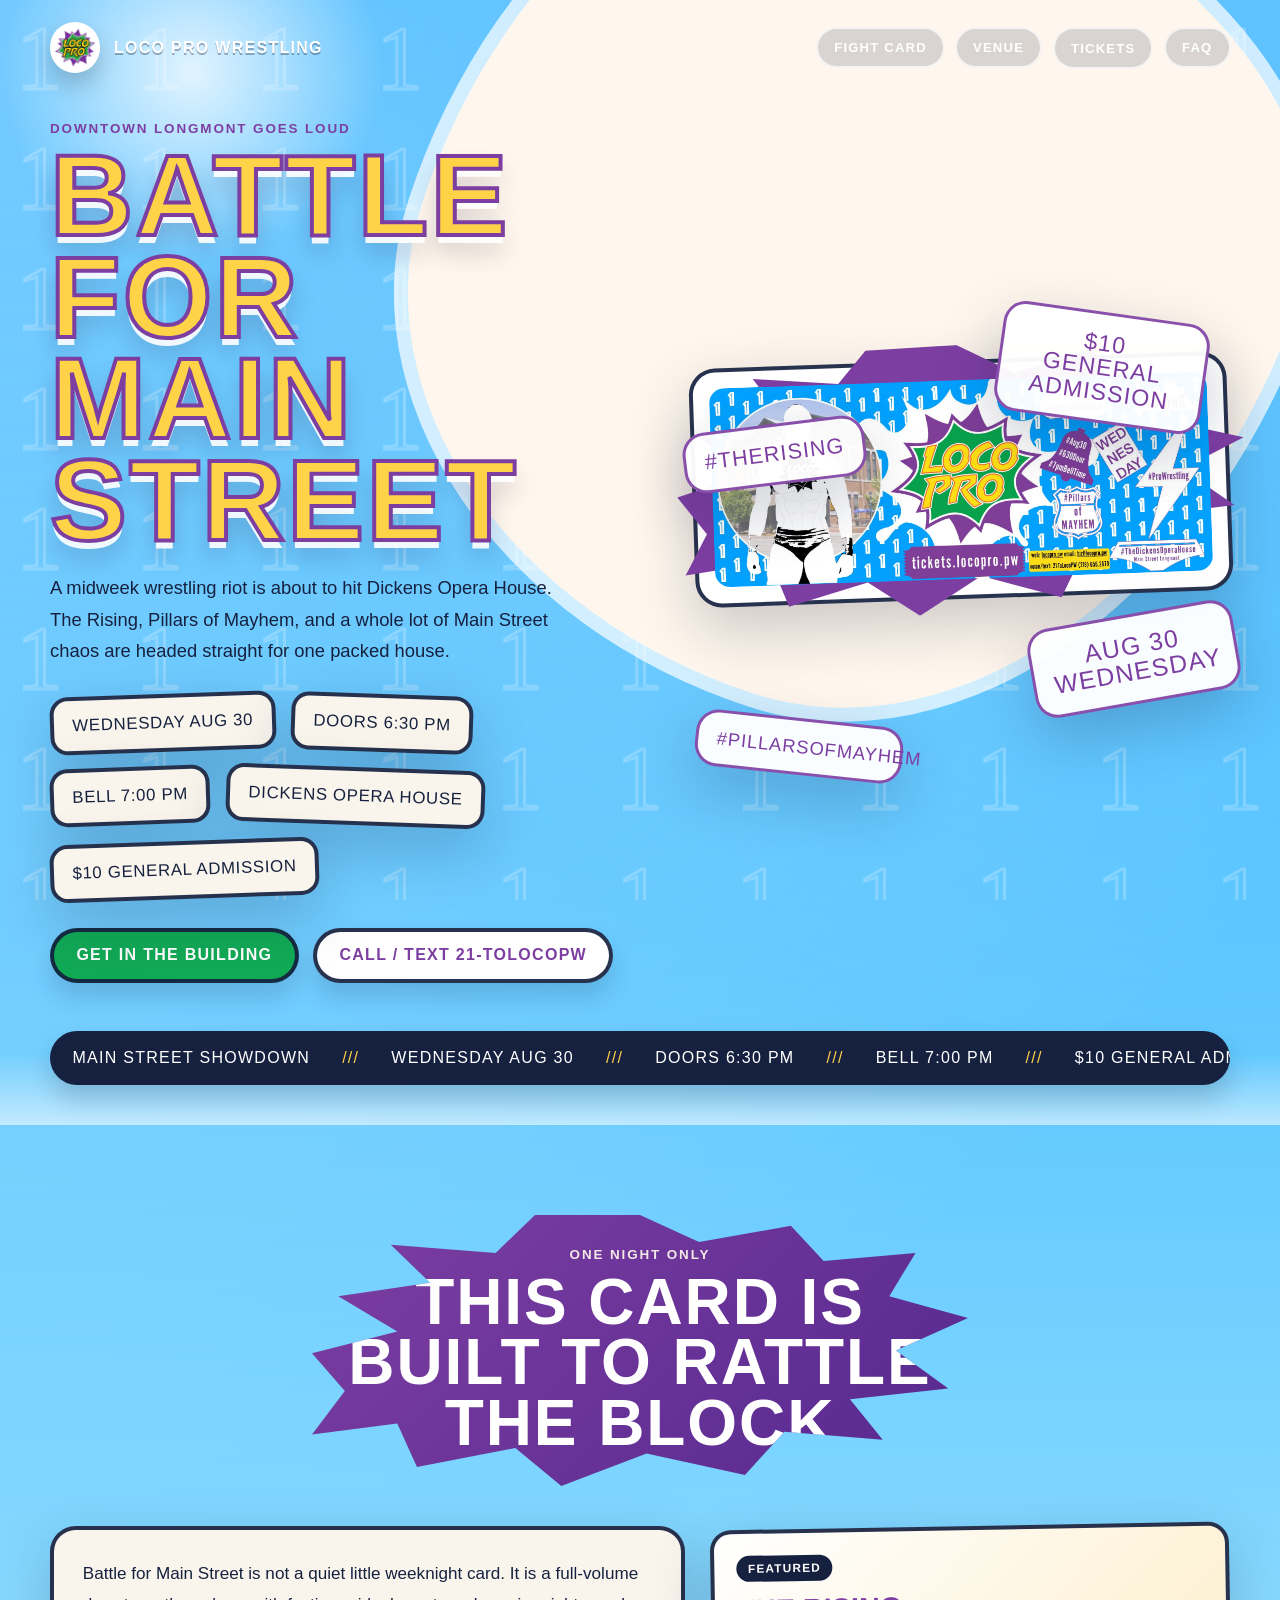
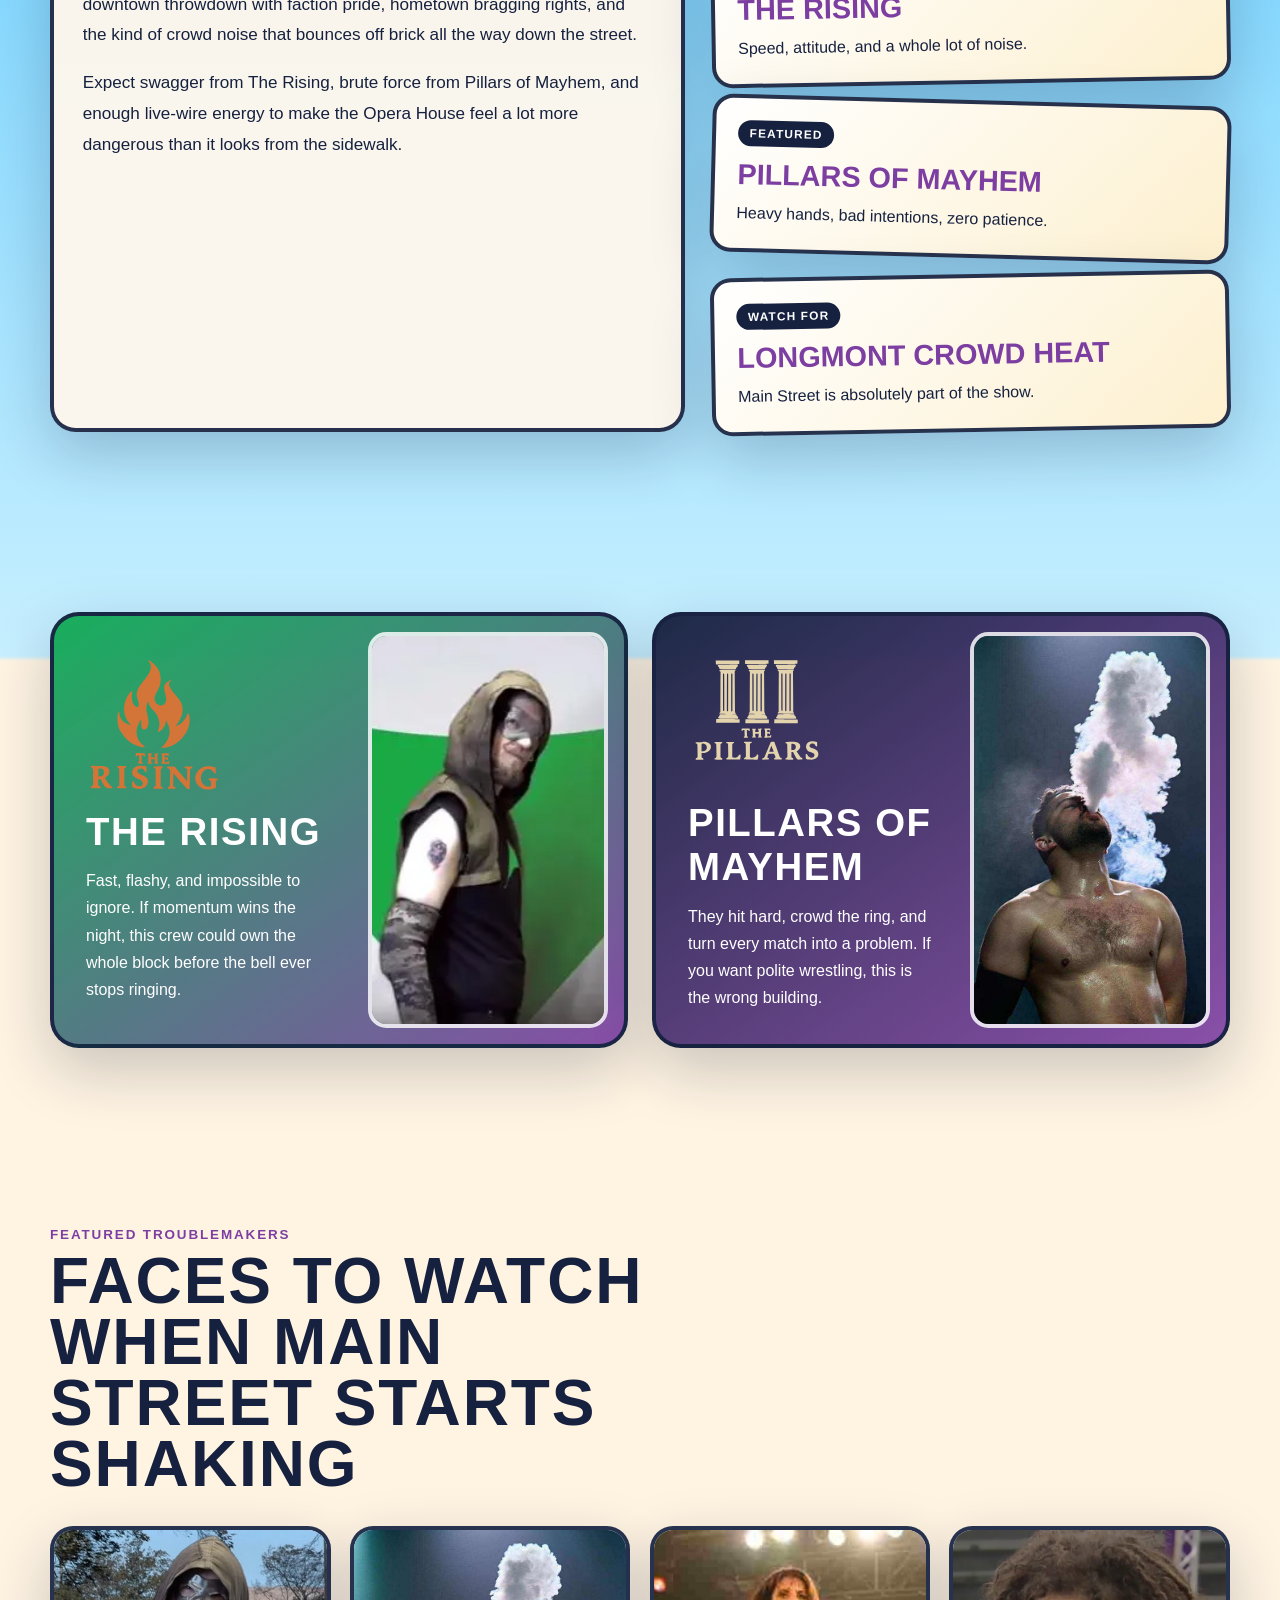
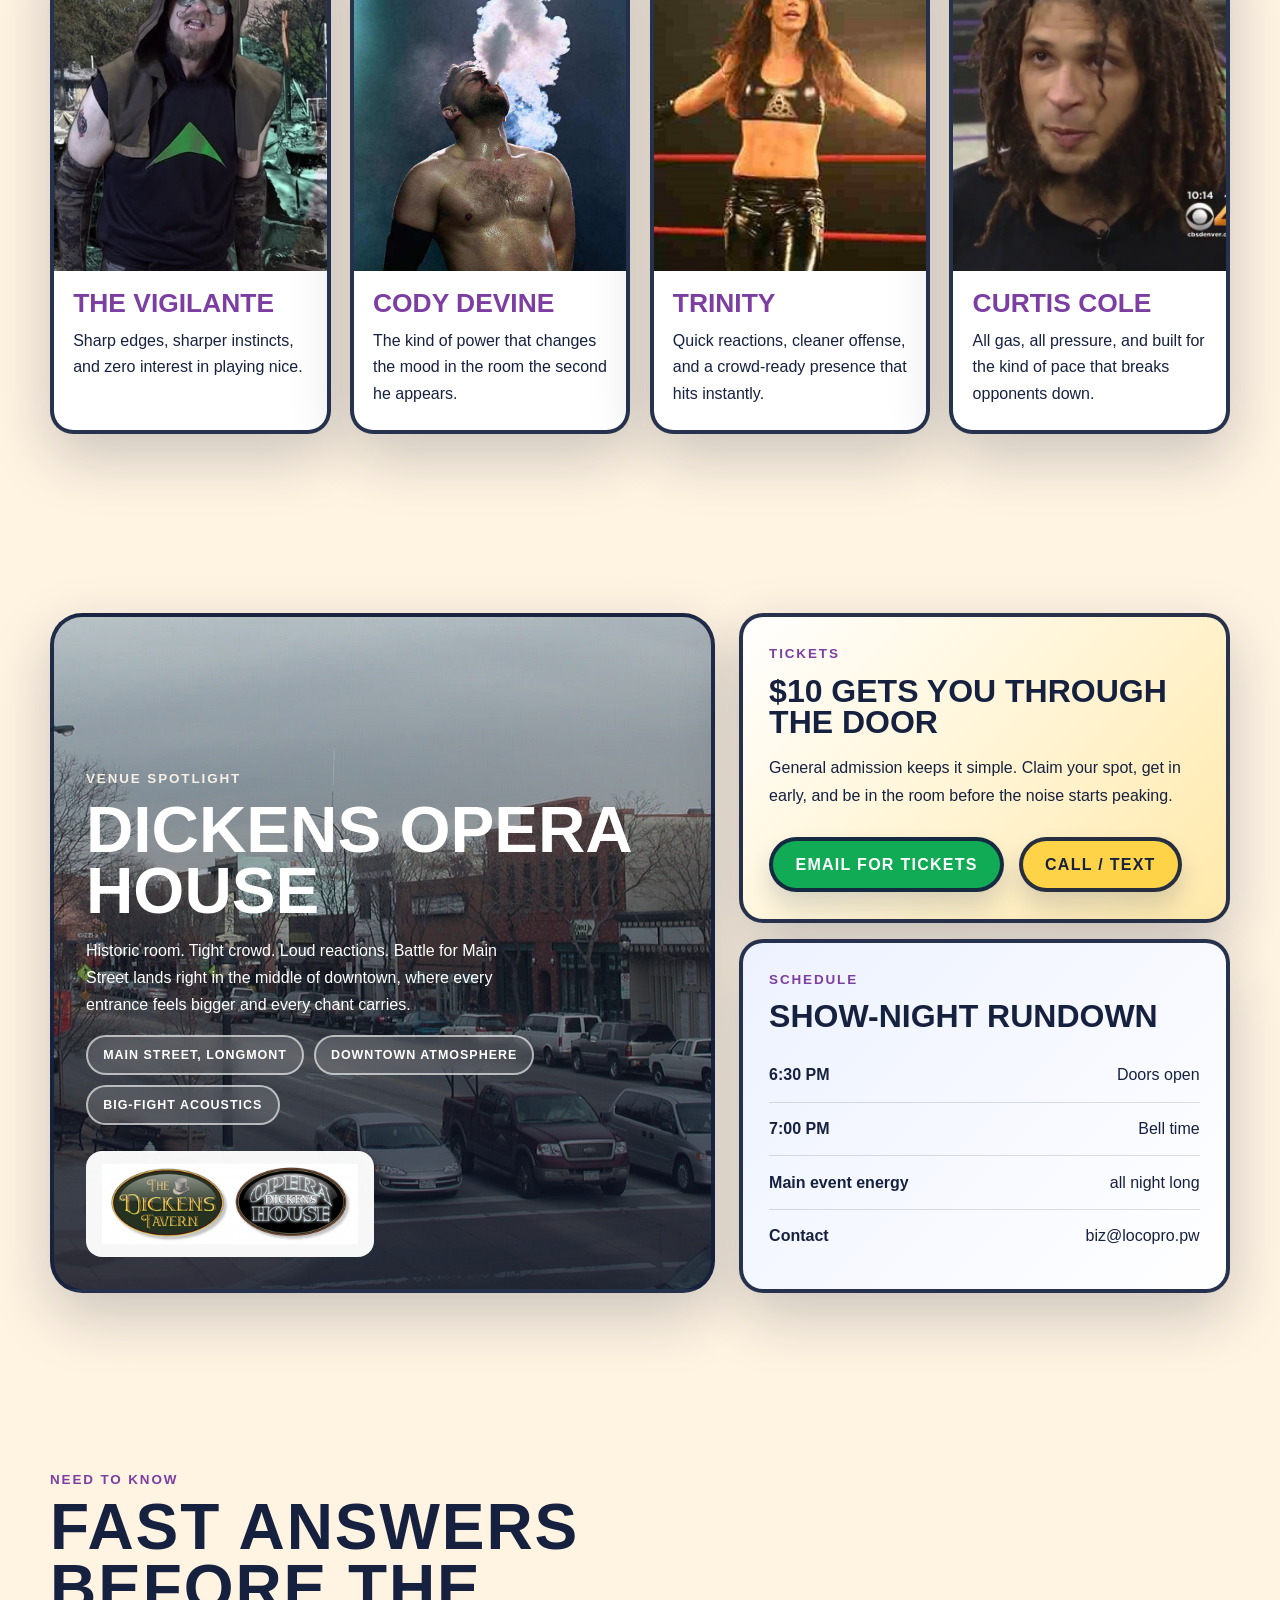
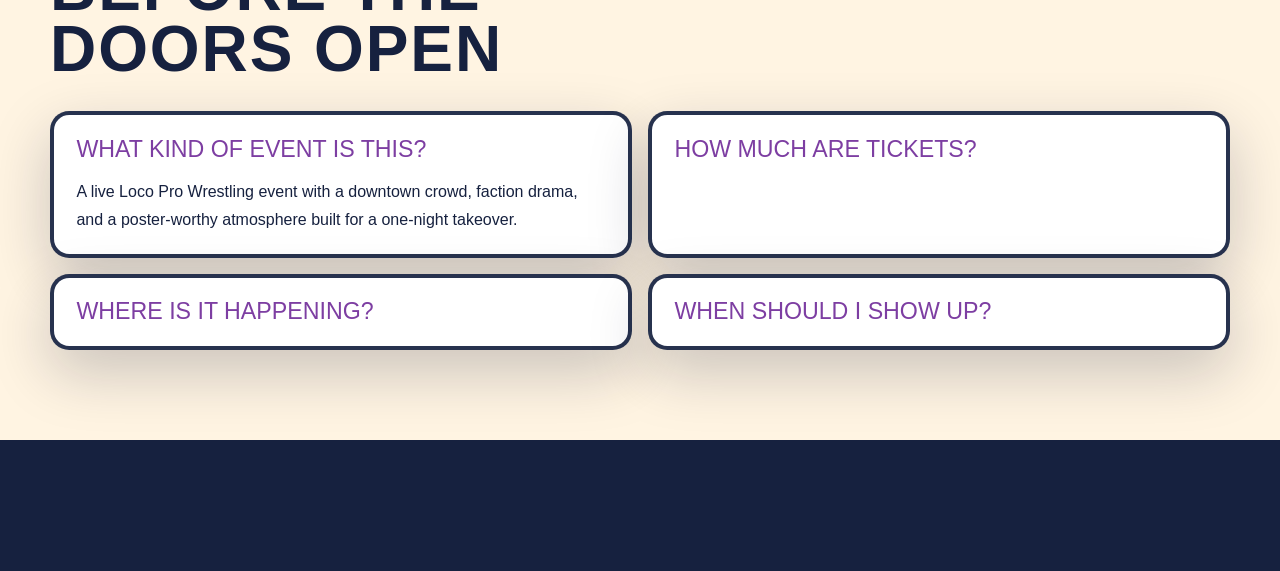
==== index.html @ d13a3539 "Build Battle for Main Street GitHub Pages site" ====
<!DOCTYPE html>
<html lang="en">
  <head>
    <meta charset="utf-8">
    <meta name="viewport" content="width=device-width, initial-scale=1">
    <title>Battle for Main Street | Loco Pro Wrestling</title>
    <meta
      name="description"
      content="Battle for Main Street is an upcoming Loco Pro Wrestling takeover at Dickens Opera House in downtown Longmont."
    >
    <meta name="theme-color" content="#16a7ff">
    <meta property="og:title" content="Battle for Main Street">
    <meta
      property="og:description"
      content="Wednesday Aug 30. Doors 6:30 PM. Bell 7:00 PM. Dickens Opera House on Main Street in Longmont."
    >
    <meta property="og:image" content="webimages/BANNER-Battle-for-Main-Street.jpg">
    <link rel="icon" type="image/png" sizes="32x32" href="favicon-32x32.png">
    <link rel="icon" type="image/png" sizes="16x16" href="favicon-16x16.png">
    <link rel="apple-touch-icon" href="apple-touch-icon.png">
    <link rel="stylesheet" href="styles.css">
  </head>
  <body id="top">
    <div class="page-shell">
      <header class="hero">
        <div class="shell-width hero-top">
          <a class="brand-lockup" href="#top" aria-label="Battle for Main Street home">
            <img src="webimages/LOGO-locopro-logo.png" alt="Loco Pro logo">
            <span>Loco Pro Wrestling</span>
          </a>
          <nav class="hero-nav" aria-label="Site sections">
            <a href="#card">Fight Card</a>
            <a href="#venue">Venue</a>
            <a href="#tickets">Tickets</a>
            <a href="#faq">FAQ</a>
          </nav>
        </div>

        <div class="shell-width hero-layout">
          <section class="hero-copy" data-reveal>
            <p class="eyebrow">Downtown Longmont goes loud</p>
            <h1>Battle for Main Street</h1>
            <p class="hero-text">
              A midweek wrestling riot is about to hit Dickens Opera House. The
              Rising, Pillars of Mayhem, and a whole lot of Main Street chaos
              are headed straight for one packed house.
            </p>

            <div class="detail-badges" aria-label="Event details">
              <div class="detail-badge">Wednesday Aug 30</div>
              <div class="detail-badge">Doors 6:30 PM</div>
              <div class="detail-badge">Bell 7:00 PM</div>
              <div class="detail-badge">Dickens Opera House</div>
              <div class="detail-badge">$10 General Admission</div>
            </div>

            <div class="hero-actions">
              <a class="button button-primary" href="#tickets">Get In The Building</a>
              <a class="button button-secondary" href="tel:+12186562679">Call / Text 21-ToLocoPW</a>
            </div>
          </section>

          <section class="hero-art" aria-label="Event poster" data-reveal>
            <div class="sticker sticker-price">$10<br>General Admission</div>
            <div class="sticker sticker-date">Aug 30<br>Wednesday</div>
            <div class="sticker sticker-tag">#theRISING</div>
            <div class="sticker sticker-tag-alt">#PillarsOfMayhem</div>

            <figure class="poster-frame">
              <img
                src="webimages/BANNER-Battle-for-Main-Street.jpg"
                alt="Battle for Main Street promotional banner"
              >
            </figure>
          </section>
        </div>

        <div class="hero-marquee" aria-hidden="true">
          <div class="hero-marquee-track">
            <span>Main Street showdown</span>
            <span>Wednesday Aug 30</span>
            <span>Doors 6:30 PM</span>
            <span>Bell 7:00 PM</span>
            <span>$10 General Admission</span>
            <span>Dickens Opera House</span>
            <span>Main Street showdown</span>
            <span>Wednesday Aug 30</span>
            <span>Doors 6:30 PM</span>
            <span>Bell 7:00 PM</span>
            <span>$10 General Admission</span>
            <span>Dickens Opera House</span>
          </div>
        </div>
      </header>

      <main>
        <section class="section intro" id="card">
          <div class="shell-width">
            <div class="burst-heading" data-reveal>
              <p class="eyebrow eyebrow-light">One night only</p>
              <h2>This card is built to rattle the block</h2>
            </div>

            <div class="intro-grid">
              <article class="story-panel" data-reveal>
                <p>
                  Battle for Main Street is not a quiet little weeknight card.
                  It is a full-volume downtown throwdown with faction pride,
                  hometown bragging rights, and the kind of crowd noise that
                  bounces off brick all the way down the street.
                </p>
                <p>
                  Expect swagger from The Rising, brute force from Pillars of
                  Mayhem, and enough live-wire energy to make the Opera House
                  feel a lot more dangerous than it looks from the sidewalk.
                </p>
              </article>

              <aside class="promo-stack" data-reveal>
                <div class="promo-ticket">
                  <span class="promo-label">Featured</span>
                  <strong>The Rising</strong>
                  <p>Speed, attitude, and a whole lot of noise.</p>
                </div>
                <div class="promo-ticket">
                  <span class="promo-label">Featured</span>
                  <strong>Pillars of Mayhem</strong>
                  <p>Heavy hands, bad intentions, zero patience.</p>
                </div>
                <div class="promo-ticket">
                  <span class="promo-label">Watch for</span>
                  <strong>Longmont crowd heat</strong>
                  <p>Main Street is absolutely part of the show.</p>
                </div>
              </aside>
            </div>
          </div>
        </section>

        <section class="section factions">
          <div class="shell-width faction-grid">
            <article class="faction-card faction-card-rising" data-reveal>
              <div class="faction-copy">
                <img src="webimages/logo-the-rising.svg" alt="The Rising logo" class="faction-logo">
                <h3>The Rising</h3>
                <p>
                  Fast, flashy, and impossible to ignore. If momentum wins the
                  night, this crew could own the whole block before the bell
                  ever stops ringing.
                </p>
              </div>
              <img
                class="faction-photo"
                src="webimages/RISING-players-hero.jpg"
                alt="Featured member of The Rising"
              >
            </article>

            <article class="faction-card faction-card-pillars" data-reveal>
              <div class="faction-copy">
                <img src="webimages/logo-the-pillars.svg" alt="The Pillars logo" class="faction-logo">
                <h3>Pillars of Mayhem</h3>
                <p>
                  They hit hard, crowd the ring, and turn every match into a
                  problem. If you want polite wrestling, this is the wrong
                  building.
                </p>
              </div>
              <img
                class="faction-photo"
                src="webimages/PILLARS-cody-devine-new.jpg"
                alt="Featured member of Pillars of Mayhem"
              >
            </article>
          </div>
        </section>

        <section class="section lineup">
          <div class="shell-width">
            <div class="section-headline" data-reveal>
              <p class="eyebrow">Featured troublemakers</p>
              <h2>Faces to watch when Main Street starts shaking</h2>
            </div>

            <div class="talent-grid">
              <article class="talent-card" data-reveal>
                <img src="webimages/RISING-the-vigilante.jpg" alt="The Vigilante posing before the event">
                <div class="talent-copy">
                  <h3>The Vigilante</h3>
                  <p>Sharp edges, sharper instincts, and zero interest in playing nice.</p>
                </div>
              </article>

              <article class="talent-card" data-reveal>
                <img src="webimages/PILLARS-cody-devine-new.jpg" alt="Cody Devine in the ring">
                <div class="talent-copy">
                  <h3>Cody Devine</h3>
                  <p>The kind of power that changes the mood in the room the second he appears.</p>
                </div>
              </article>

              <article class="talent-card" data-reveal>
                <img src="webimages/PILLARS-trinity.jpg" alt="Trinity in action">
                <div class="talent-copy">
                  <h3>Trinity</h3>
                  <p>Quick reactions, cleaner offense, and a crowd-ready presence that hits instantly.</p>
                </div>
              </article>

              <article class="talent-card" data-reveal>
                <img src="webimages/RISING-curtis-cole.jpg" alt="Curtis Cole ready for battle">
                <div class="talent-copy">
                  <h3>Curtis Cole</h3>
                  <p>All gas, all pressure, and built for the kind of pace that breaks opponents down.</p>
                </div>
              </article>
            </div>
          </div>
        </section>

        <section class="section details" id="venue">
          <div class="shell-width details-grid">
            <article class="venue-card" data-reveal>
              <div class="venue-overlay">
                <p class="eyebrow eyebrow-light">Venue spotlight</p>
                <h2>Dickens Opera House</h2>
                <p>
                  Historic room. Tight crowd. Loud reactions. Battle for Main
                  Street lands right in the middle of downtown, where every
                  entrance feels bigger and every chant carries.
                </p>
                <div class="venue-meta">
                  <span>Main Street, Longmont</span>
                  <span>Downtown atmosphere</span>
                  <span>Big-fight acoustics</span>
                </div>
                <img
                  class="venue-logo"
                  src="webimages/dickens-tavern-opera.png"
                  alt="Dickens Opera House logo"
                >
              </div>
            </article>

            <div class="detail-stack">
              <article class="info-card info-card-ticket" id="tickets" data-reveal>
                <p class="eyebrow">Tickets</p>
                <h3>$10 gets you through the door</h3>
                <p>
                  General admission keeps it simple. Claim your spot, get in
                  early, and be in the room before the noise starts peaking.
                </p>
                <div class="info-actions">
                  <a class="button button-primary" href="mailto:biz@locopro.pw?subject=Battle%20for%20Main%20Street%20Tickets">Email For Tickets</a>
                  <a class="button button-tertiary" href="tel:+12186562679">Call / Text</a>
                </div>
              </article>

              <article class="info-card info-card-schedule" data-reveal>
                <p class="eyebrow">Schedule</p>
                <h3>Show-night rundown</h3>
                <ul class="event-list">
                  <li><strong>6:30 PM</strong> Doors open</li>
                  <li><strong>7:00 PM</strong> Bell time</li>
                  <li><strong>Main event energy</strong> all night long</li>
                  <li><strong>Contact</strong> biz@locopro.pw</li>
                </ul>
              </article>
            </div>
          </div>
        </section>

        <section class="section faq" id="faq">
          <div class="shell-width">
            <div class="section-headline" data-reveal>
              <p class="eyebrow">Need to know</p>
              <h2>Fast answers before the doors open</h2>
            </div>

            <div class="faq-grid">
              <details class="faq-item" open data-reveal>
                <summary>What kind of event is this?</summary>
                <p>
                  A live Loco Pro Wrestling event with a downtown crowd, faction
                  drama, and a poster-worthy atmosphere built for a one-night
                  takeover.
                </p>
              </details>

              <details class="faq-item" data-reveal>
                <summary>How much are tickets?</summary>
                <p>
                  General admission is ten bucks. Use the ticket section to
                  email or call ahead if you want to lock in the plan now.
                </p>
              </details>

              <details class="faq-item" data-reveal>
                <summary>Where is it happening?</summary>
                <p>
                  Dickens Opera House on Main Street in Longmont. The whole page
                  is built around that downtown, brick-and-neon mood because the
                  location is part of the draw.
                </p>
              </details>

              <details class="faq-item" data-reveal>
                <summary>When should I show up?</summary>
                <p>
                  Doors open at 6:30 PM and the bell rings at 7:00 PM. If you
                  want the room buzzing before the first entrance, do not walk
                  in at the last minute.
                </p>
              </details>
            </div>
          </div>
        </section>
      </main>

      <footer class="site-footer">
        <div class="shell-width footer-layout" data-reveal>
          <div class="footer-brand">
            <img src="webimages/LOGO-locopro-logo.png" alt="Loco Pro logo">
            <div>
              <p class="eyebrow eyebrow-light">Battle for Main Street</p>
              <strong>Loco Pro Wrestling</strong>
            </div>
          </div>

          <p class="footer-copy">
            Wednesday Aug 30 at Dickens Opera House in Longmont.
            <a href="mailto:biz@locopro.pw">biz@locopro.pw</a>
            <span class="footer-separator">|</span>
            <a href="tel:+12186562679">(218) 656-2679</a>
          </p>
        </div>
      </footer>
    </div>

    <script src="script.js"></script>
  </body>
</html>
---- styles.css ----
:root {
  --sky: #18a8ff;
  --sky-deep: #0e85e5;
  --paper: #fff7ed;
  --paper-strong: #fff2d3;
  --ink: #16213f;
  --ink-soft: #30436f;
  --purple: #7d3ea2;
  --green: #11ab56;
  --gold: #ffd348;
  --gold-deep: #f0b800;
  --red: #ff6157;
  --shadow: 0 22px 60px rgba(15, 25, 54, 0.22);
  --border: 4px solid rgba(21, 33, 63, 0.92);
  --display: Impact, Haettenschweiler, "Arial Narrow Bold", sans-serif;
  --body: "Trebuchet MS", "Lucida Grande", "Lucida Sans Unicode", sans-serif;
}

*,
*::before,
*::after {
  box-sizing: border-box;
}

html {
  scroll-behavior: smooth;
}

body {
  margin: 0;
  min-width: 320px;
  color: var(--ink);
  font-family: var(--body);
  background:
    radial-gradient(circle at top left, rgba(255, 255, 255, 0.4), transparent 28%),
    radial-gradient(circle at top right, rgba(255, 255, 255, 0.25), transparent 20%),
    linear-gradient(180deg, var(--sky) 0%, #7fd6ff 28%, #c7efff 42%, #fff4e2 42.1%, #fff4e2 100%);
  overflow-x: hidden;
}

body::before {
  content: "";
  position: fixed;
  inset: 0;
  z-index: -2;
  pointer-events: none;
  opacity: 0.22;
  background-image: url("data:image/svg+xml,%3Csvg xmlns='http://www.w3.org/2000/svg' width='160' height='160' viewBox='0 0 160 160'%3E%3Ctext x='22' y='118' font-family='Impact' font-size='122' fill='none' stroke='white' stroke-width='4'%3E1%3C/text%3E%3C/svg%3E");
  background-size: 120px 120px;
}

body::after {
  content: "";
  position: fixed;
  inset: 0;
  z-index: -3;
  pointer-events: none;
  background:
    radial-gradient(circle at 15% 8%, rgba(255, 255, 255, 0.8), transparent 14%),
    radial-gradient(circle at 80% 20%, rgba(255, 255, 255, 0.45), transparent 16%),
    radial-gradient(circle at 65% 12%, rgba(255, 211, 72, 0.3), transparent 12%);
}

img {
  display: block;
  max-width: 100%;
}

a {
  color: inherit;
}

.page-shell {
  position: relative;
}

.shell-width {
  width: min(1180px, calc(100vw - 2rem));
  margin: 0 auto;
}

.hero {
  position: relative;
  padding: 1.4rem 0 2.5rem;
  overflow: clip;
}

.hero::before {
  content: "";
  position: absolute;
  top: -10rem;
  left: 33%;
  width: min(54rem, 82vw);
  aspect-ratio: 1 / 1;
  background: var(--paper);
  border-radius: 42% 58% 46% 54% / 58% 36% 64% 42%;
  transform: rotate(18deg);
  box-shadow: 0 0 0 14px rgba(255, 255, 255, 0.7);
}

.hero::after {
  content: "";
  position: absolute;
  left: 0;
  right: 0;
  bottom: -1.5rem;
  height: 6rem;
  background: linear-gradient(180deg, transparent, rgba(255, 255, 255, 0.75));
}

.hero-top,
.hero-layout,
.hero-marquee,
.section,
.site-footer {
  position: relative;
  z-index: 1;
}

.hero-top {
  display: flex;
  align-items: center;
  justify-content: space-between;
  gap: 1rem;
}

.brand-lockup {
  display: inline-flex;
  align-items: center;
  gap: 0.85rem;
  text-decoration: none;
  color: white;
  text-transform: uppercase;
  letter-spacing: 0.08em;
  font-weight: 900;
  text-shadow: 0 2px 0 rgba(22, 33, 63, 0.35);
}

.brand-lockup img {
  width: 3.15rem;
  height: 3.15rem;
  border-radius: 50%;
  background: white;
  padding: 0.25rem;
  box-shadow: 0 12px 24px rgba(0, 0, 0, 0.2);
}

.hero-nav {
  display: flex;
  flex-wrap: wrap;
  justify-content: flex-end;
  gap: 0.65rem;
}

.hero-nav a {
  padding: 0.7rem 1rem;
  border-radius: 999px;
  border: 2px solid rgba(255, 255, 255, 0.72);
  background: rgba(22, 33, 63, 0.16);
  color: white;
  text-decoration: none;
  text-transform: uppercase;
  font-size: 0.82rem;
  letter-spacing: 0.09em;
  font-weight: 900;
  backdrop-filter: blur(8px);
}

.hero-layout {
  display: grid;
  grid-template-columns: minmax(0, 1.05fr) minmax(320px, 0.95fr);
  gap: clamp(1.8rem, 4vw, 3rem);
  align-items: center;
  padding-top: 3rem;
}

.hero-copy {
  max-width: 36rem;
}

.eyebrow {
  margin: 0 0 0.6rem;
  color: var(--purple);
  text-transform: uppercase;
  letter-spacing: 0.14em;
  font-size: 0.84rem;
  font-weight: 900;
}

.eyebrow-light {
  color: rgba(255, 247, 237, 0.92);
}

.hero h1 {
  margin: 0;
  font-family: var(--display);
  font-size: clamp(3.6rem, 11vw, 7.2rem);
  line-height: 0.88;
  text-transform: uppercase;
  letter-spacing: 0.02em;
  color: var(--gold);
  -webkit-text-stroke: 4px var(--purple);
  text-shadow:
    0 8px 0 rgba(255, 255, 255, 0.9),
    0 16px 25px rgba(36, 15, 52, 0.22);
}

.hero-text {
  margin: 1.35rem 0 0;
  font-size: 1.15rem;
  line-height: 1.7;
  max-width: 32rem;
  color: var(--ink);
}

.detail-badges {
  display: flex;
  flex-wrap: wrap;
  gap: 0.95rem;
  margin-top: 1.7rem;
}

.detail-badge {
  padding: 0.95rem 1.15rem;
  background: rgba(255, 247, 237, 0.96);
  border: var(--border);
  border-radius: 1.1rem;
  box-shadow: var(--shadow);
  text-transform: uppercase;
  font-family: var(--display);
  font-size: 1.05rem;
  letter-spacing: 0.04em;
}

.detail-badge:nth-child(odd) {
  transform: rotate(-2deg);
}

.detail-badge:nth-child(even) {
  transform: rotate(2deg);
}

.hero-actions,
.info-actions {
  display: flex;
  flex-wrap: wrap;
  gap: 0.9rem;
  margin-top: 1.8rem;
}

.button {
  display: inline-flex;
  align-items: center;
  justify-content: center;
  min-height: 3.3rem;
  padding: 0.9rem 1.4rem;
  border: var(--border);
  border-radius: 999px;
  text-decoration: none;
  text-transform: uppercase;
  letter-spacing: 0.08em;
  font-weight: 900;
  box-shadow: 0 14px 24px rgba(13, 29, 67, 0.16);
  transition: transform 180ms ease, box-shadow 180ms ease, background 180ms ease;
}

.button:hover,
.button:focus-visible {
  transform: translateY(-2px);
  box-shadow: 0 18px 28px rgba(13, 29, 67, 0.22);
}

.button-primary {
  background: var(--green);
  color: white;
}

.button-secondary {
  background: white;
  color: var(--purple);
}

.button-tertiary {
  background: var(--gold);
  color: var(--ink);
}

.hero-art {
  position: relative;
  min-height: 30rem;
}

.poster-frame {
  position: relative;
  width: min(100%, 34rem);
  margin: 3rem auto 0;
  padding: 1rem;
  border-radius: 1.65rem;
  background: white;
  border: var(--border);
  box-shadow: var(--shadow);
  transform: rotate(-2deg);
}

.poster-frame::before {
  content: "";
  position: absolute;
  inset: -1.2rem;
  z-index: -1;
  background: var(--purple);
  clip-path: polygon(50% 0%, 60% 11%, 74% 3%, 77% 18%, 92% 16%, 87% 31%, 100% 38%, 89% 49%, 98% 63%, 82% 66%, 86% 82%, 71% 79%, 67% 95%, 53% 86%, 42% 100%, 33% 87%, 19% 95%, 16% 78%, 1% 82%, 5% 67%, 0% 53%, 13% 45%, 4% 31%, 19% 25%, 14% 10%, 29% 13%, 34% 1%);
  filter: drop-shadow(0 18px 22px rgba(45, 21, 59, 0.24));
}

.poster-frame img {
  width: 100%;
  border-radius: 0.95rem;
}

.sticker {
  position: absolute;
  z-index: 2;
  max-width: 13rem;
  padding: 1rem 1.15rem;
  border: 3px solid rgba(125, 62, 162, 0.9);
  border-radius: 1.4rem;
  background: rgba(255, 255, 255, 0.96);
  color: var(--purple);
  text-transform: uppercase;
  text-align: center;
  line-height: 1.05;
  font-family: var(--display);
  letter-spacing: 0.05em;
  box-shadow: var(--shadow);
}

.sticker-price {
  top: 0;
  right: 1.5rem;
  font-size: 1.45rem;
  transform: rotate(8deg);
}

.sticker-date {
  bottom: 5.5rem;
  right: -0.5rem;
  font-size: 1.55rem;
  transform: rotate(-10deg);
}

.sticker-tag {
  top: 7rem;
  left: -0.6rem;
  font-size: 1.35rem;
  transform: rotate(-7deg);
}

.sticker-tag-alt {
  bottom: 1rem;
  left: 0.2rem;
  font-size: 1.15rem;
  transform: rotate(6deg);
}

.hero-marquee {
  width: min(1180px, calc(100vw - 2rem));
  margin: 3rem auto 0;
  overflow: hidden;
  border-top: var(--border);
  border-bottom: var(--border);
  border-radius: 999px;
  background: var(--ink);
  color: white;
  box-shadow: 0 14px 26px rgba(12, 17, 37, 0.18);
}

.hero-marquee-track {
  display: flex;
  align-items: center;
  gap: 2rem;
  width: max-content;
  min-width: 100%;
  padding: 0.9rem 1.4rem;
  font-family: var(--display);
  text-transform: uppercase;
  letter-spacing: 0.08em;
  animation: marquee 30s linear infinite;
}

.hero-marquee-track span::after {
  content: "///";
  margin-left: 2rem;
  color: var(--gold);
}

.section {
  padding: clamp(3rem, 8vw, 5.6rem) 0;
}

.burst-heading {
  max-width: 41rem;
  margin: 0 auto;
  padding: 2rem 2.2rem;
  text-align: center;
  color: white;
  background: linear-gradient(135deg, var(--purple), #56298f);
  clip-path: polygon(50% 0%, 59% 10%, 73% 4%, 78% 17%, 92% 14%, 88% 30%, 100% 38%, 89% 50%, 97% 64%, 82% 68%, 87% 83%, 72% 80%, 66% 96%, 51% 88%, 38% 100%, 31% 86%, 16% 93%, 13% 77%, 0% 81%, 5% 65%, 0% 51%, 13% 43%, 4% 30%, 18% 25%, 12% 11%, 28% 14%, 34% 0%);
  box-shadow: var(--shadow);
}

.burst-heading h2,
.section-headline h2 {
  margin: 0;
  font-family: var(--display);
  font-size: clamp(2.1rem, 5.8vw, 4rem);
  text-transform: uppercase;
  line-height: 0.95;
  letter-spacing: 0.03em;
}

.intro-grid {
  display: grid;
  grid-template-columns: minmax(0, 1.1fr) minmax(280px, 0.9fr);
  gap: 1.6rem;
  margin-top: 2.5rem;
}

.story-panel,
.promo-ticket,
.talent-card,
.info-card,
.faq-item {
  border: var(--border);
  box-shadow: var(--shadow);
}

.story-panel {
  padding: 1.8rem;
  background: rgba(255, 247, 237, 0.95);
  border-radius: 1.6rem;
  font-size: 1.07rem;
  line-height: 1.8;
}

.story-panel p:first-child {
  margin-top: 0;
}

.story-panel p:last-child {
  margin-bottom: 0;
}

.promo-stack {
  display: grid;
  gap: 1rem;
}

.promo-ticket {
  padding: 1.4rem;
  background: linear-gradient(135deg, white, #fdf0cf);
  border-radius: 1.3rem;
  transform: rotate(-1deg);
}

.promo-ticket:nth-child(even) {
  transform: rotate(1.5deg);
}

.promo-label {
  display: inline-block;
  padding: 0.35rem 0.7rem;
  margin-bottom: 0.8rem;
  border-radius: 999px;
  background: var(--ink);
  color: white;
  text-transform: uppercase;
  font-size: 0.74rem;
  letter-spacing: 0.1em;
  font-weight: 900;
}

.promo-ticket strong {
  display: block;
  font-family: var(--display);
  font-size: 1.8rem;
  text-transform: uppercase;
  color: var(--purple);
}

.promo-ticket p {
  margin: 0.55rem 0 0;
  line-height: 1.6;
}

.faction-grid {
  display: grid;
  grid-template-columns: repeat(2, minmax(0, 1fr));
  gap: 1.5rem;
}

.faction-card {
  display: grid;
  grid-template-columns: minmax(0, 1fr) minmax(220px, 0.85fr);
  gap: 1rem;
  padding: 1rem;
  border: var(--border);
  border-radius: 1.8rem;
  box-shadow: var(--shadow);
  overflow: hidden;
}

.faction-card-rising {
  background: linear-gradient(145deg, rgba(17, 171, 86, 0.96), rgba(125, 62, 162, 0.92));
  color: white;
}

.faction-card-pillars {
  background: linear-gradient(145deg, rgba(22, 33, 63, 0.96), rgba(125, 62, 162, 0.9));
  color: white;
}

.faction-copy {
  padding: 1rem;
  display: flex;
  flex-direction: column;
  justify-content: center;
}

.faction-logo {
  width: min(10rem, 55%);
  margin-bottom: 1rem;
}

.faction-card h3 {
  margin: 0;
  font-family: var(--display);
  font-size: 2.4rem;
  text-transform: uppercase;
  letter-spacing: 0.04em;
}

.faction-card p {
  margin: 0.85rem 0 0;
  line-height: 1.7;
}

.faction-photo {
  width: 100%;
  height: 100%;
  min-height: 20rem;
  object-fit: cover;
  border-radius: 1.15rem;
  border: 4px solid rgba(255, 255, 255, 0.82);
}

.section-headline {
  max-width: 40rem;
  margin-bottom: 2rem;
}

.talent-grid {
  display: grid;
  grid-template-columns: repeat(4, minmax(0, 1fr));
  gap: 1.2rem;
}

.talent-card {
  display: flex;
  flex-direction: column;
  border-radius: 1.45rem;
  overflow: hidden;
  background: white;
}

.talent-card:nth-child(2),
.talent-card:nth-child(4) {
  transform: translateY(1rem);
}

.talent-card img {
  width: 100%;
  aspect-ratio: 4 / 5;
  object-fit: cover;
  background: #dfe7f4;
}

.talent-copy {
  padding: 1.2rem 1.2rem 1.4rem;
}

.talent-card h3 {
  margin: 0;
  font-family: var(--display);
  font-size: 1.65rem;
  text-transform: uppercase;
  color: var(--purple);
  line-height: 1;
}

.talent-card p {
  margin: 0.7rem 0 0;
  line-height: 1.65;
}

.details-grid {
  display: grid;
  grid-template-columns: minmax(0, 1.15fr) minmax(280px, 0.85fr);
  gap: 1.5rem;
}

.venue-card {
  position: relative;
  min-height: 36rem;
  border-radius: 2rem;
  overflow: hidden;
  border: var(--border);
  box-shadow: var(--shadow);
  background:
    linear-gradient(180deg, rgba(9, 15, 34, 0.1), rgba(9, 15, 34, 0.75)),
    url("webimages/history-hero.jpg") center / cover no-repeat;
}

.venue-overlay {
  position: absolute;
  inset: auto 0 0 0;
  padding: 2rem;
  color: white;
}

.venue-overlay h2 {
  margin: 0;
  font-family: var(--display);
  font-size: clamp(2.5rem, 6vw, 4.1rem);
  text-transform: uppercase;
  line-height: 0.92;
}

.venue-overlay p {
  max-width: 28rem;
  line-height: 1.7;
}

.venue-meta {
  display: flex;
  flex-wrap: wrap;
  gap: 0.6rem;
}

.venue-meta span {
  padding: 0.7rem 0.95rem;
  border-radius: 999px;
  border: 2px solid rgba(255, 255, 255, 0.6);
  background: rgba(255, 255, 255, 0.14);
  backdrop-filter: blur(8px);
  text-transform: uppercase;
  letter-spacing: 0.08em;
  font-size: 0.78rem;
  font-weight: 900;
}

.venue-logo {
  width: min(18rem, 72%);
  margin-top: 1.6rem;
  padding: 0.8rem 1rem;
  border-radius: 1rem;
  background: rgba(255, 255, 255, 0.96);
}

.detail-stack {
  display: grid;
  gap: 1rem;
}

.info-card {
  padding: 1.65rem;
  border-radius: 1.5rem;
  background: rgba(255, 247, 237, 0.95);
}

.info-card h3 {
  margin: 0;
  font-family: var(--display);
  font-size: 2rem;
  text-transform: uppercase;
  line-height: 0.98;
}

.info-card p {
  line-height: 1.7;
}

.info-card-ticket {
  background: linear-gradient(135deg, white, #ffe9aa);
}

.info-card-schedule {
  background: linear-gradient(135deg, #edf2ff, white);
}

.event-list {
  margin: 1rem 0 0;
  padding: 0;
  list-style: none;
}

.event-list li {
  display: flex;
  justify-content: space-between;
  gap: 1rem;
  padding: 0.95rem 0;
  border-top: 1px solid rgba(22, 33, 63, 0.14);
  line-height: 1.4;
}

.event-list li:first-child {
  border-top: 0;
}

.faq-grid {
  display: grid;
  grid-template-columns: repeat(2, minmax(0, 1fr));
  gap: 1rem;
}

.faq-item {
  padding: 1.3rem 1.4rem;
  border-radius: 1.2rem;
  background: white;
}

.faq-item summary {
  cursor: pointer;
  list-style: none;
  font-family: var(--display);
  font-size: 1.45rem;
  text-transform: uppercase;
  color: var(--purple);
}

.faq-item summary::-webkit-details-marker {
  display: none;
}

.faq-item p {
  margin: 0.95rem 0 0;
  line-height: 1.7;
}

.site-footer {
  padding: 2rem 0 2.7rem;
  background: var(--ink);
  color: white;
}

.footer-layout {
  display: flex;
  align-items: center;
  justify-content: space-between;
  gap: 1rem;
}

.footer-brand {
  display: inline-flex;
  align-items: center;
  gap: 1rem;
}

.footer-brand img {
  width: 3.5rem;
  height: 3.5rem;
  border-radius: 50%;
  background: white;
  padding: 0.3rem;
}

.footer-brand strong {
  display: block;
  font-family: var(--display);
  font-size: 1.6rem;
  text-transform: uppercase;
  line-height: 0.95;
}

.footer-copy {
  margin: 0;
  text-align: right;
  line-height: 1.7;
}

.footer-copy a {
  color: var(--gold);
}

.footer-separator {
  margin: 0 0.6rem;
  color: rgba(255, 255, 255, 0.5);
}

[data-reveal] {
  opacity: 0;
  transform: translateY(26px);
  transition:
    opacity 600ms ease,
    transform 600ms ease;
  transition-delay: var(--reveal-delay, 0ms);
}

[data-reveal].is-visible {
  opacity: 1;
  transform: translateY(0);
}

@keyframes marquee {
  from {
    transform: translateX(0);
  }

  to {
    transform: translateX(-50%);
  }
}

@media (max-width: 1080px) {
  .hero-layout,
  .intro-grid,
  .faction-grid,
  .details-grid,
  .faq-grid {
    grid-template-columns: 1fr;
  }

  .talent-grid {
    grid-template-columns: repeat(2, minmax(0, 1fr));
  }

  .faction-card {
    grid-template-columns: 1fr;
  }

  .faction-photo {
    min-height: 16rem;
  }

  .footer-layout {
    flex-direction: column;
    align-items: flex-start;
  }

  .footer-copy {
    text-align: left;
  }
}

@media (max-width: 720px) {
  .shell-width {
    width: min(100vw - 1rem, 100%);
  }

  .hero::before {
    top: 7rem;
    left: 18%;
    width: 82vw;
  }

  .hero-top {
    align-items: flex-start;
    flex-direction: column;
  }

  .hero-nav {
    justify-content: flex-start;
  }

  .hero-layout {
    padding-top: 2.2rem;
  }

  .hero-text,
  .story-panel,
  .promo-ticket p,
  .info-card p,
  .faq-item p,
  .venue-overlay p {
    font-size: 1rem;
  }

  .detail-badge {
    width: 100%;
    text-align: center;
  }

  .hero-art {
    min-height: 25rem;
  }

  .sticker {
    max-width: 10rem;
    padding: 0.7rem 0.85rem;
    font-size: 1rem;
  }

  .sticker-price {
    right: 0.25rem;
  }

  .sticker-date {
    right: 0;
    bottom: 1.7rem;
  }

  .sticker-tag,
  .sticker-tag-alt {
    left: 0;
  }

  .talent-grid {
    grid-template-columns: 1fr;
  }

  .talent-card:nth-child(2),
  .talent-card:nth-child(4) {
    transform: none;
  }

  .event-list li {
    flex-direction: column;
    align-items: flex-start;
    gap: 0.35rem;
  }

  .footer-separator {
    display: none;
  }
}

@media (prefers-reduced-motion: reduce) {
  html {
    scroll-behavior: auto;
  }

  .hero-marquee-track,
  [data-reveal] {
    animation: none;
    transition: none;
  }

  [data-reveal] {
    opacity: 1;
    transform: none;
  }

  .button {
    transition: none;
  }
}
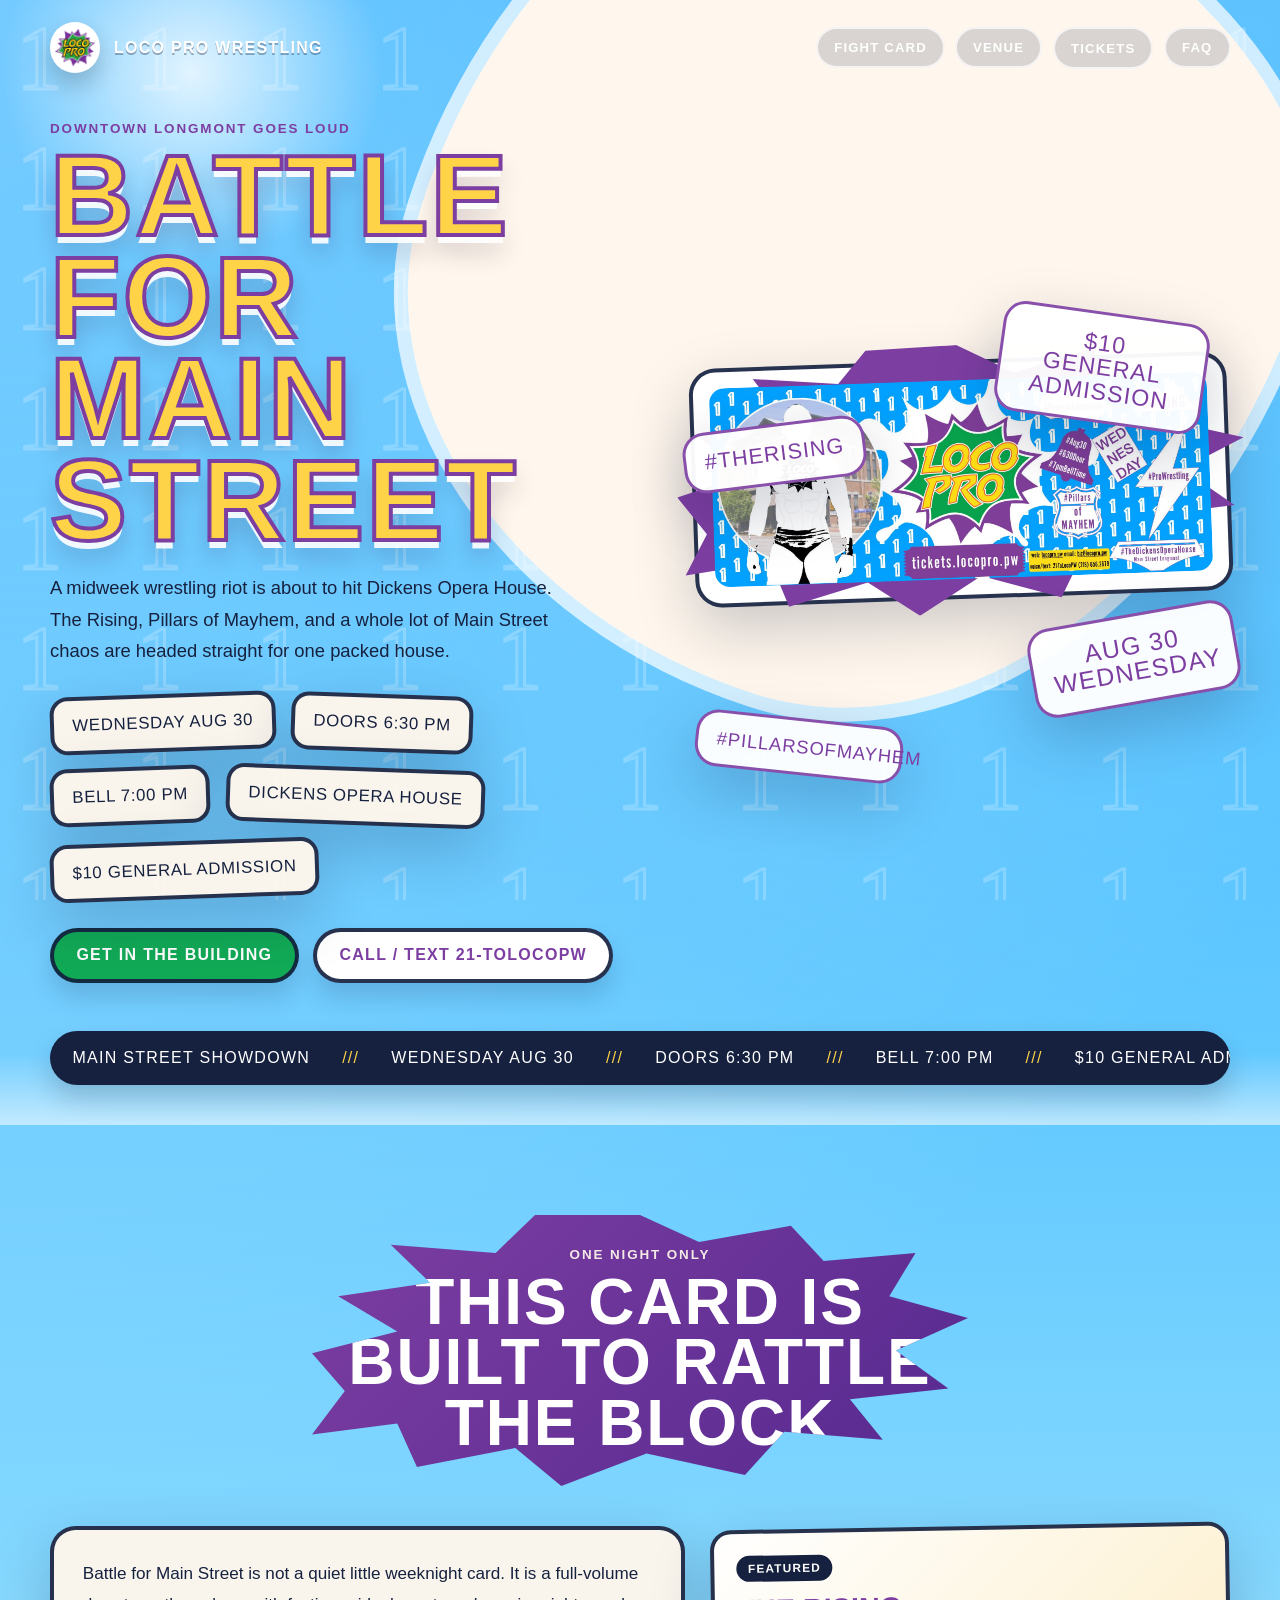
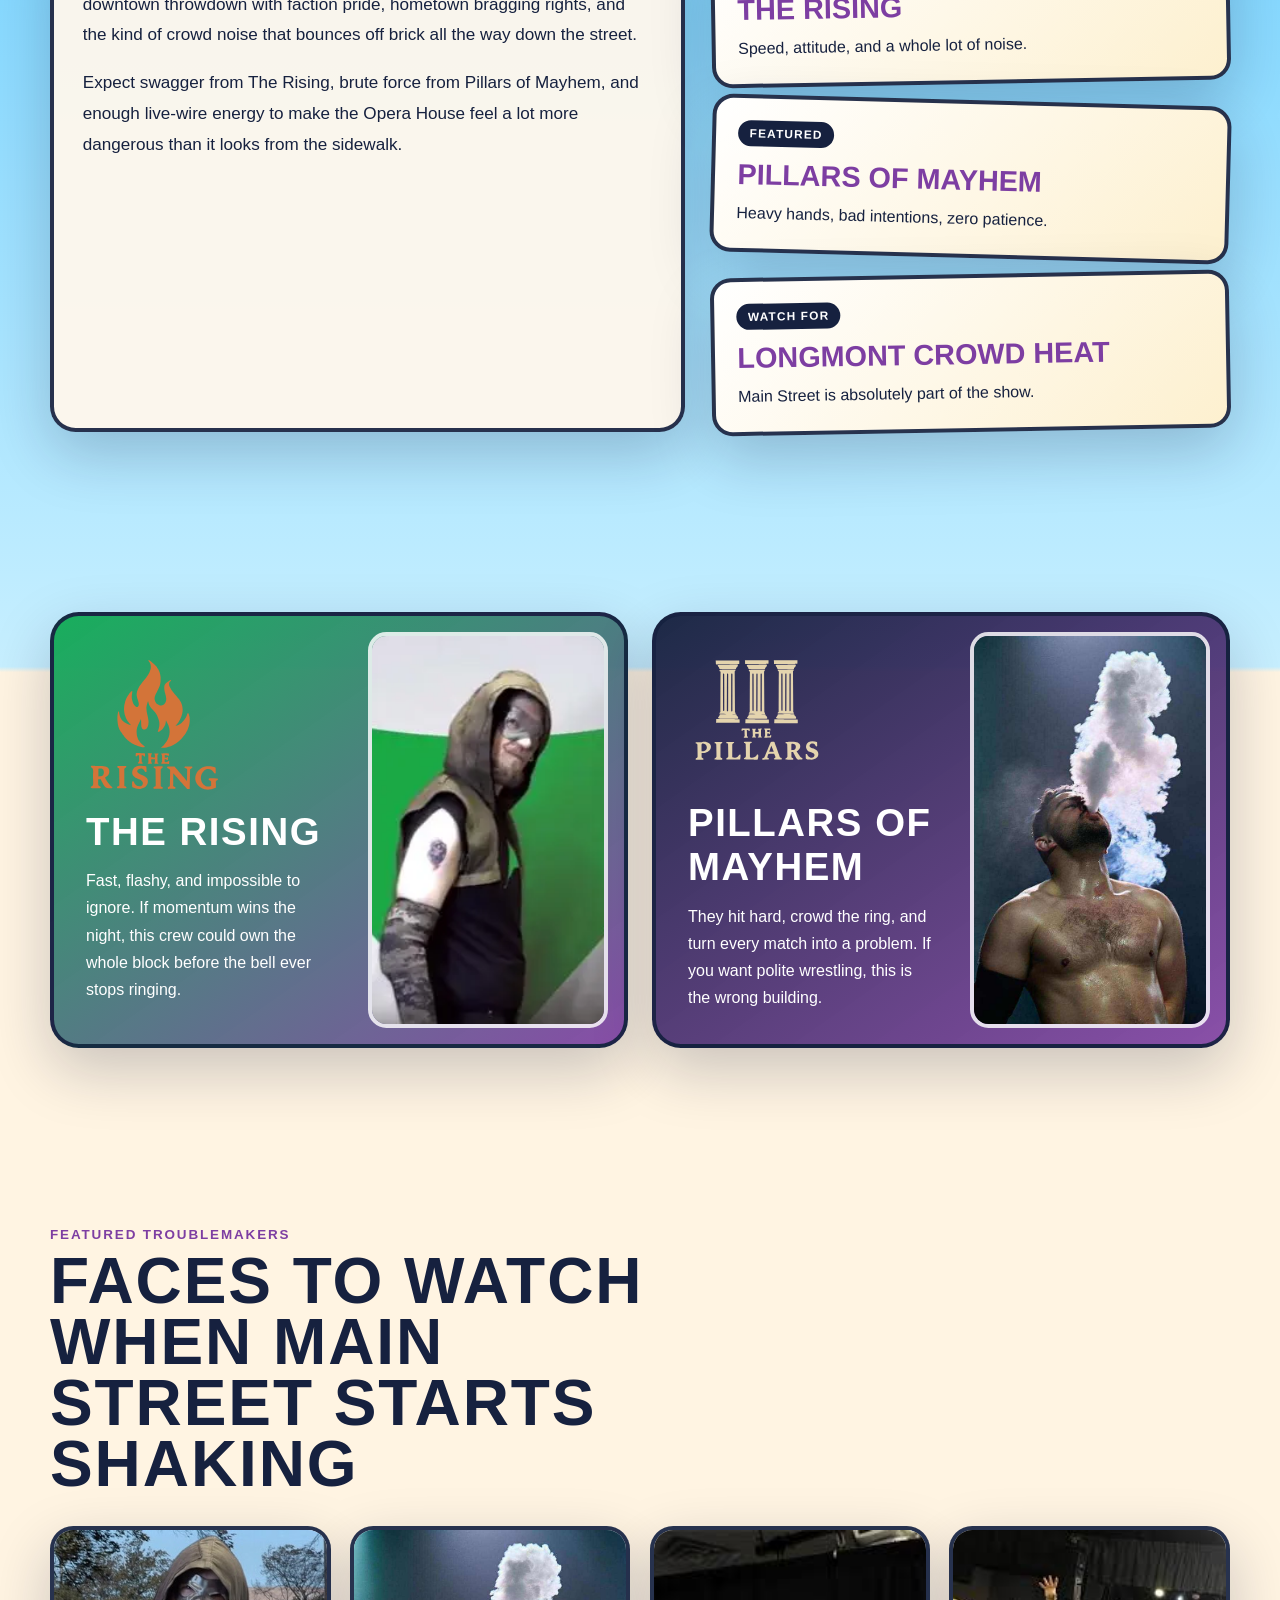
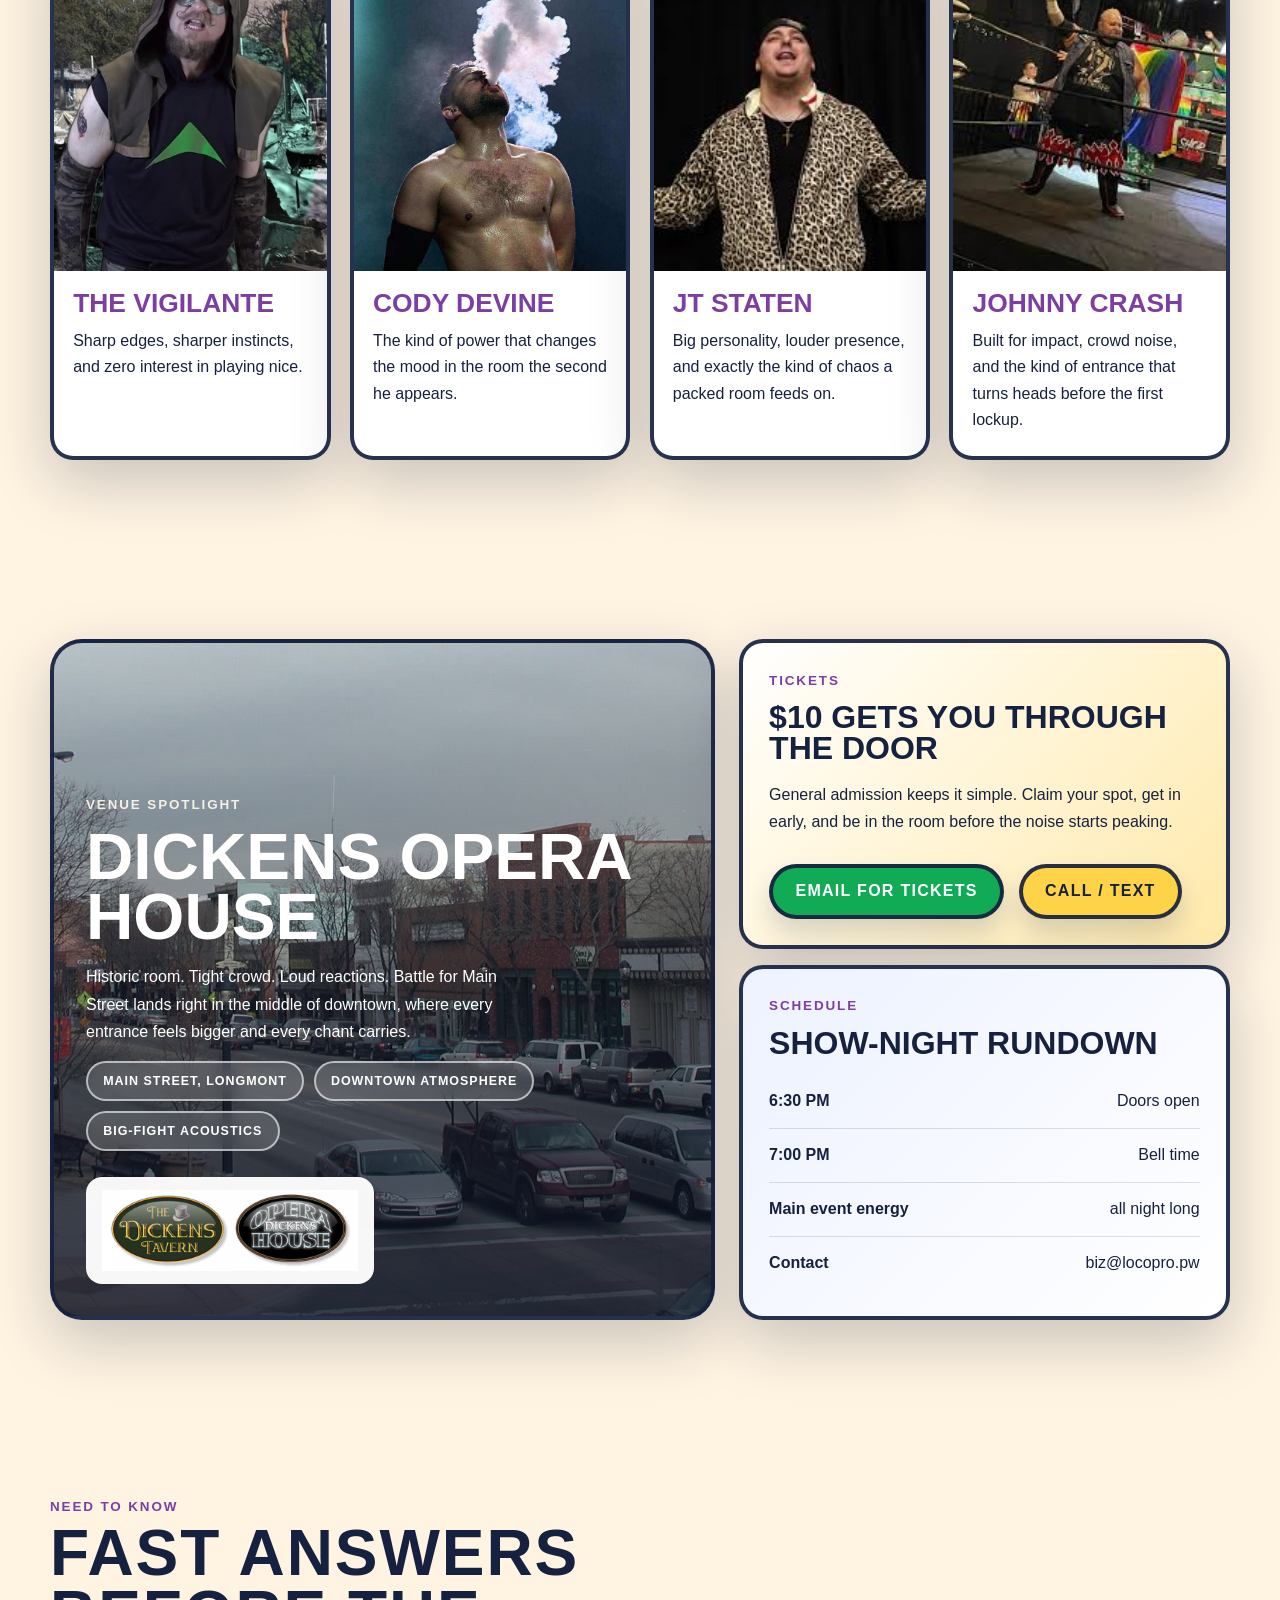
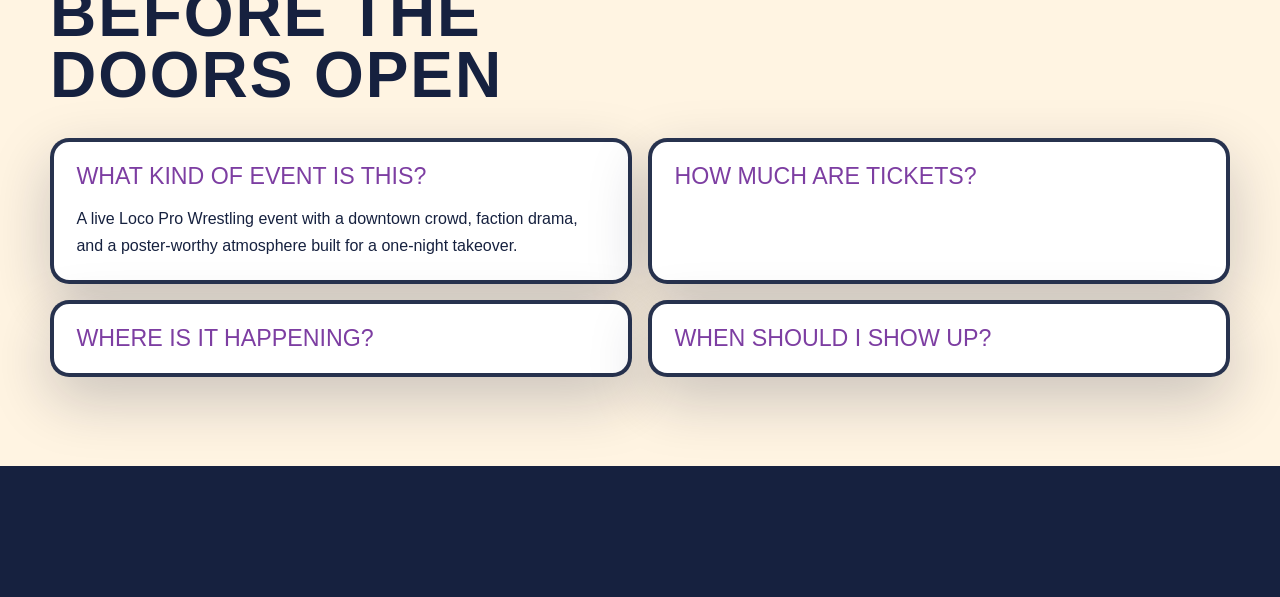
==== commit 93c8cb02: "Update Faces to Watch lineup" ====
--- a/index.html
+++ b/index.html
@@ -200,18 +200,18 @@
               </article>
 
               <article class="talent-card" data-reveal>
-                <img src="webimages/PILLARS-trinity.jpg" alt="Trinity in action">
+                <img src="webimages/PILLARS-jt-staten.jpg" alt="JT Staten making his entrance">
                 <div class="talent-copy">
-                  <h3>Trinity</h3>
-                  <p>Quick reactions, cleaner offense, and a crowd-ready presence that hits instantly.</p>
+                  <h3>JT Staten</h3>
+                  <p>Big personality, louder presence, and exactly the kind of chaos a packed room feeds on.</p>
                 </div>
               </article>
 
               <article class="talent-card" data-reveal>
-                <img src="webimages/RISING-curtis-cole.jpg" alt="Curtis Cole ready for battle">
+                <img src="webimages/RISING-johnny-crash.jpg" alt="Johnny Crash standing in the ring">
                 <div class="talent-copy">
-                  <h3>Curtis Cole</h3>
-                  <p>All gas, all pressure, and built for the kind of pace that breaks opponents down.</p>
+                  <h3>Johnny Crash</h3>
+                  <p>Built for impact, crowd noise, and the kind of entrance that turns heads before the first lockup.</p>
                 </div>
               </article>
             </div>
@@ -328,7 +328,7 @@
           </div>
 
           <p class="footer-copy">
-            Wednesday Aug 30 at Dickens Opera House in Longmont.
+            Wednesday Aug 30, 2017 at Dickens Opera House in Longmont.
             <a href="mailto:biz@locopro.pw">biz@locopro.pw</a>
             <span class="footer-separator">|</span>
             <a href="tel:+12186562679">(218) 656-2679</a>
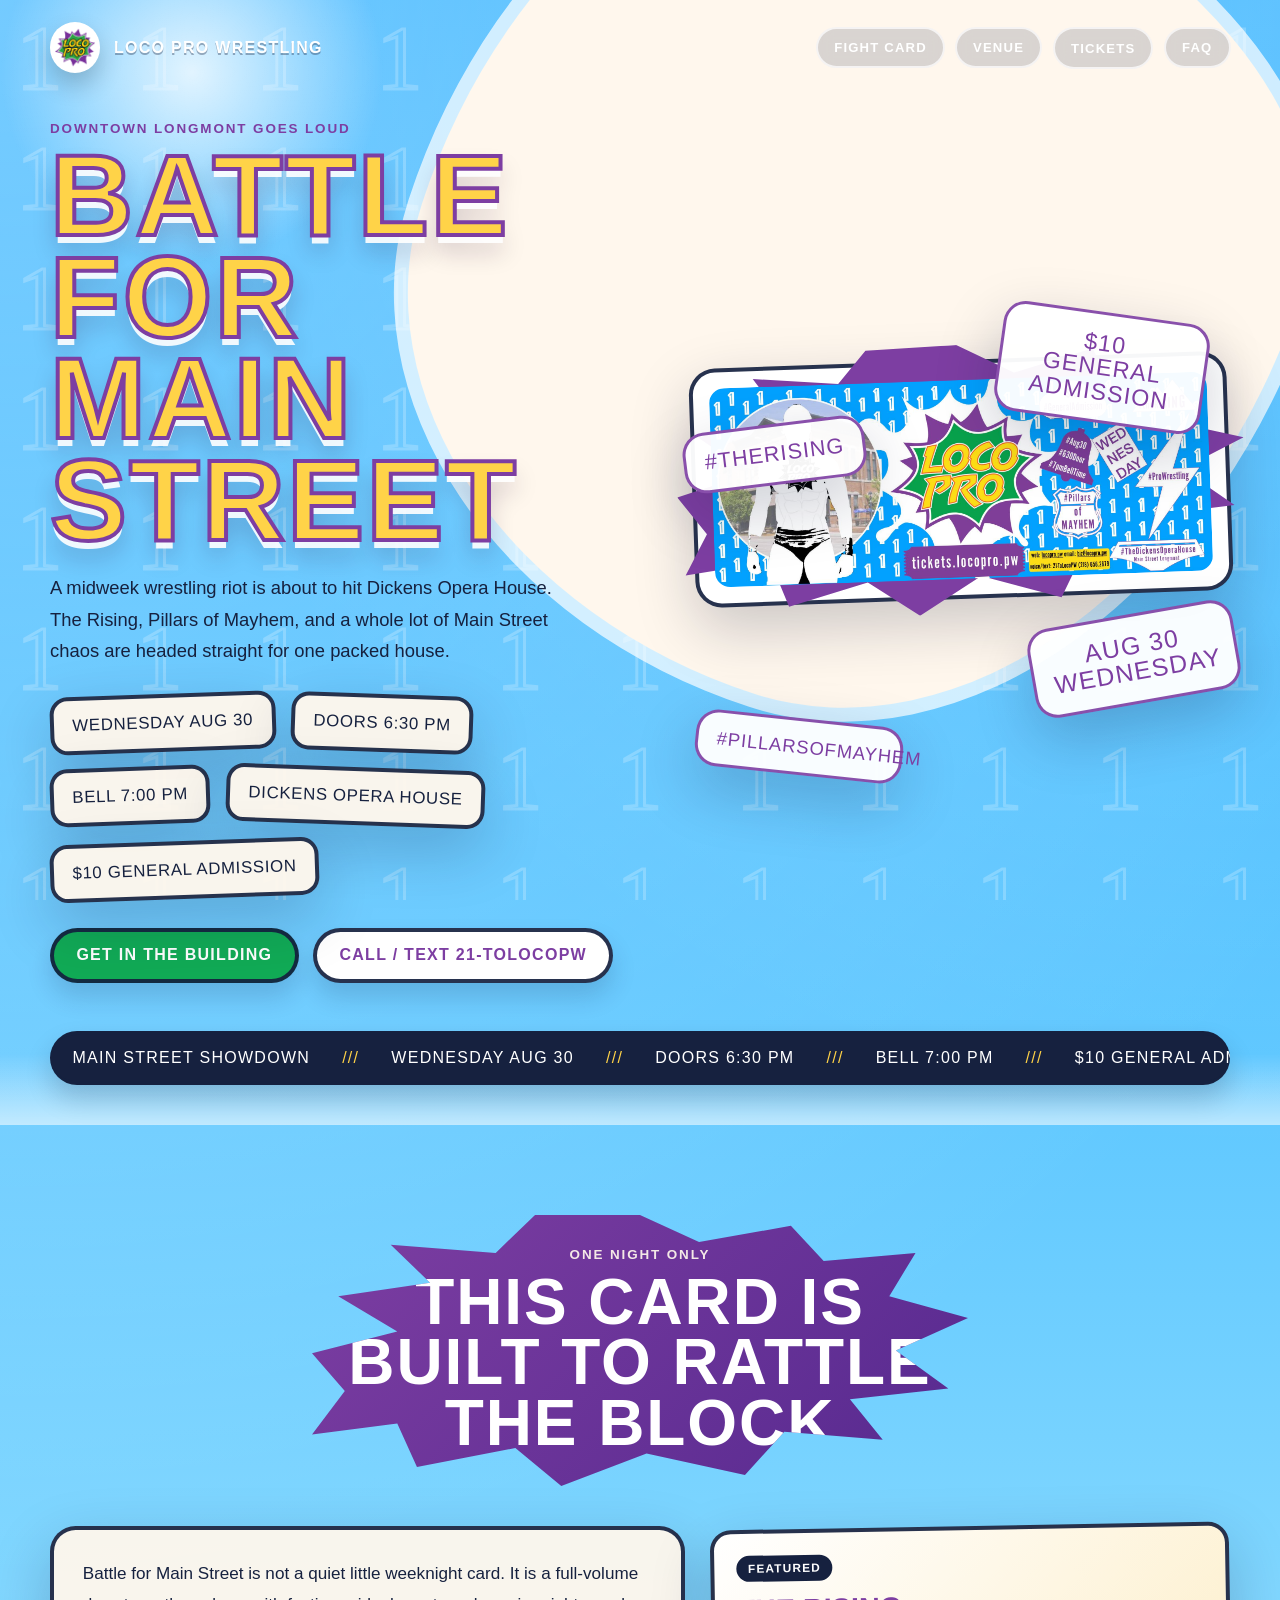
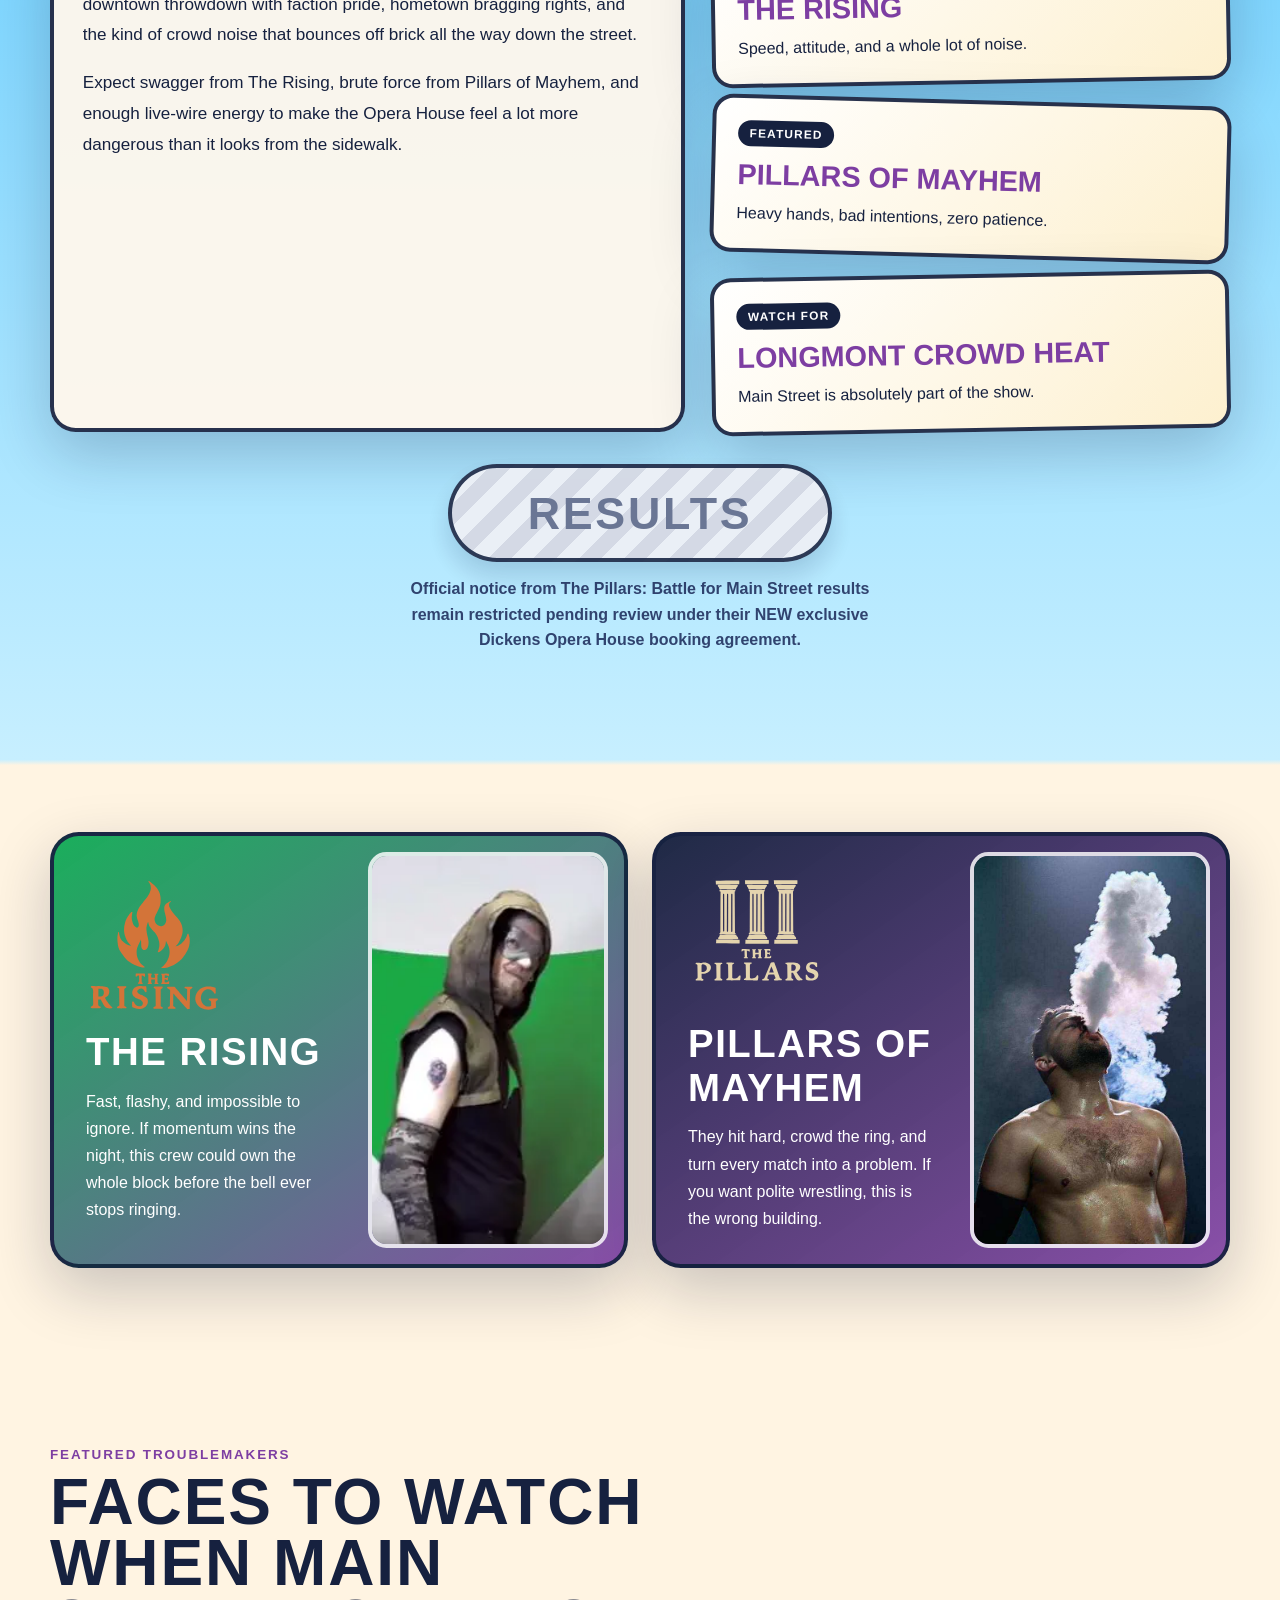
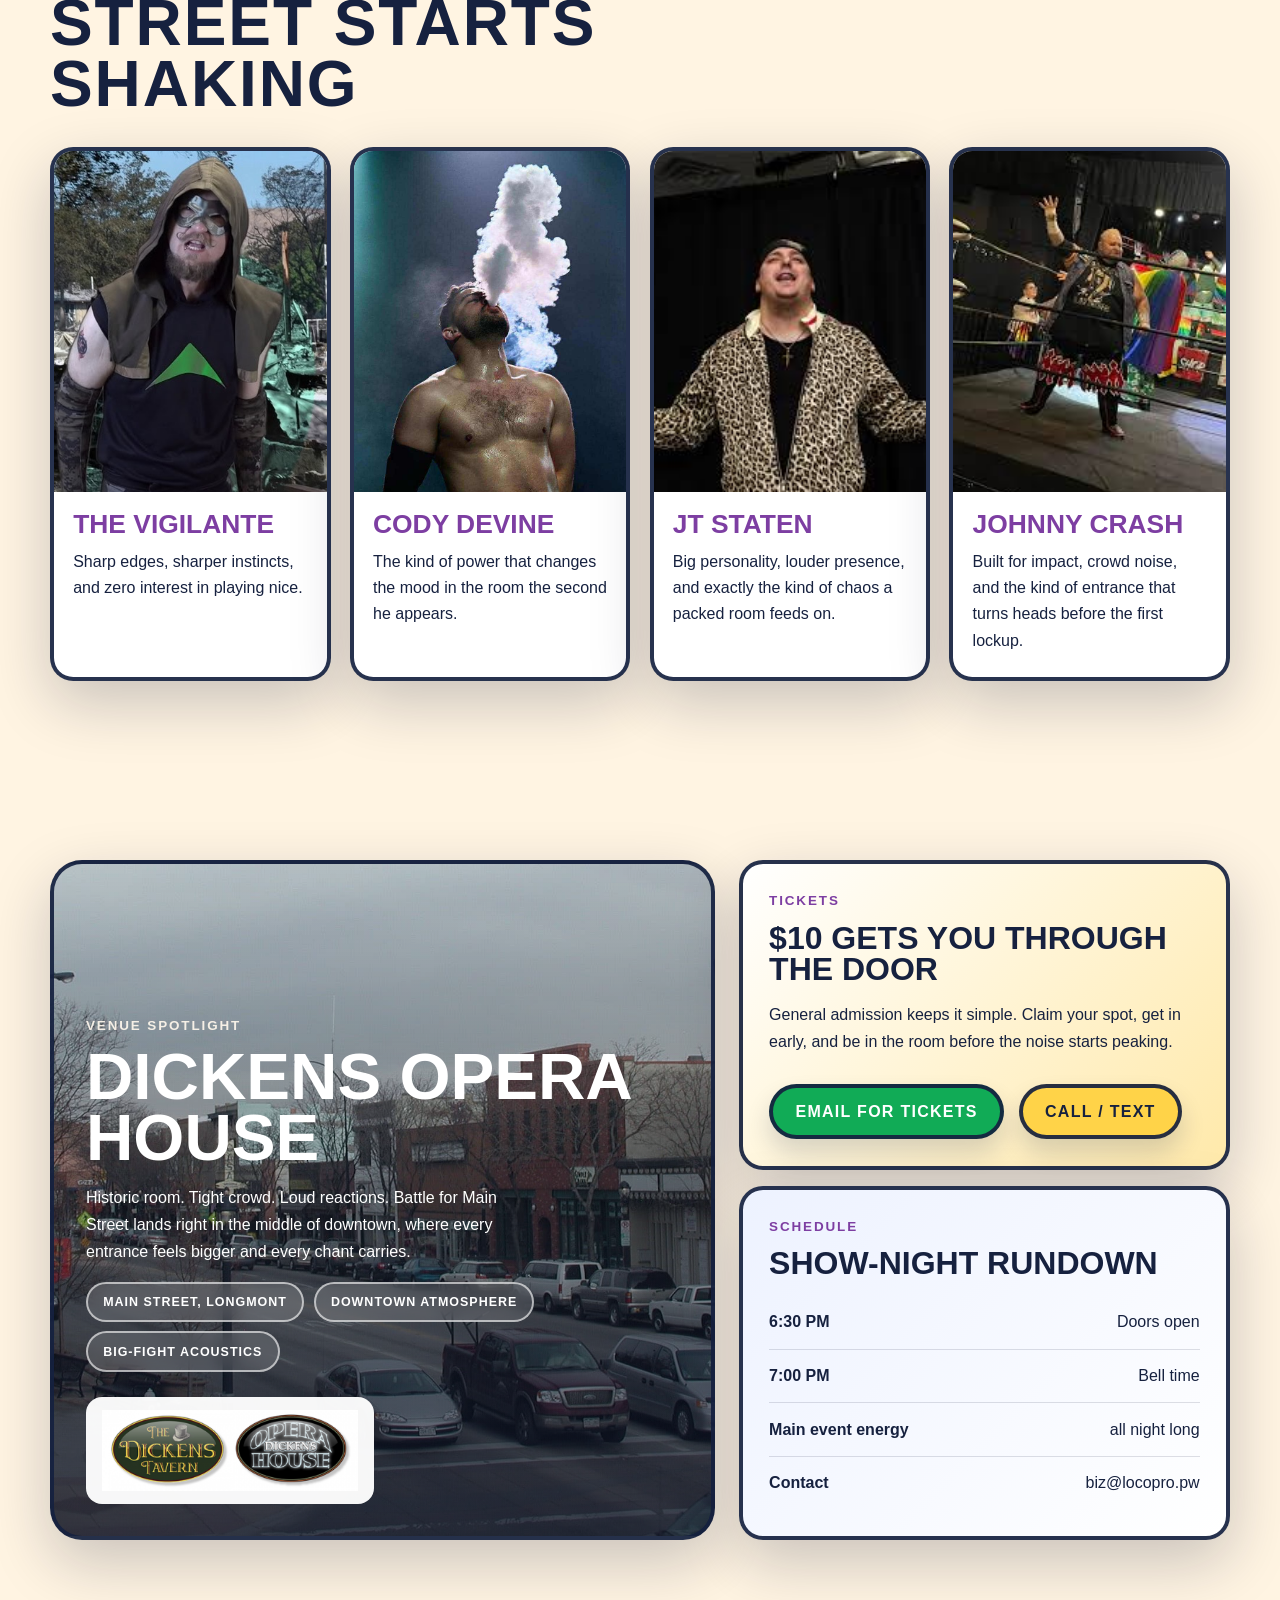
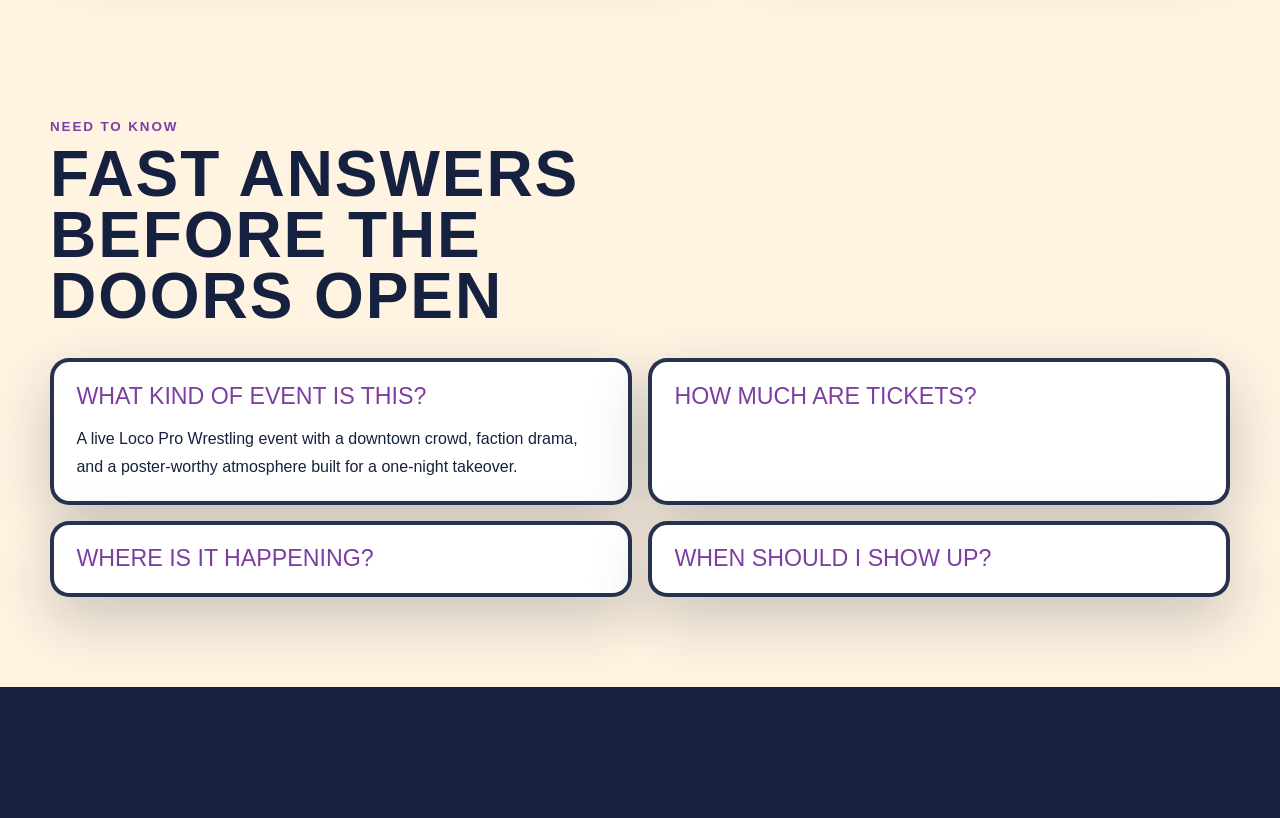
==== commit 7bd0e955: "Add results holding page" ====
--- a/index.html
+++ b/index.html
@@ -134,6 +134,21 @@
                 </div>
               </aside>
             </div>
+
+            <div class="results-launch" data-reveal>
+              <a
+                class="button button-results-disabled"
+                href="results.html"
+                aria-disabled="true"
+              >
+                Results
+              </a>
+              <p class="results-launch-note">
+                Official notice from The Pillars: Battle for Main
+                Street results remain restricted pending review under their
+                NEW exclusive Dickens Opera House booking agreement.
+              </p>
+            </div>
           </div>
         </section>
 
--- a/styles.css
+++ b/styles.css
@@ -285,6 +285,32 @@
   color: var(--ink);
 }
 
+.button-results-disabled {
+  min-width: min(100%, 24rem);
+  min-height: 5.4rem;
+  padding: 1.2rem 2rem;
+  background:
+    repeating-linear-gradient(
+      -45deg,
+      #d6d9e4 0,
+      #d6d9e4 16px,
+      #eef0f6 16px,
+      #eef0f6 32px
+    );
+  color: #67708f;
+  font-family: var(--display);
+  font-size: clamp(2rem, 5vw, 2.8rem);
+  letter-spacing: 0.06em;
+  cursor: not-allowed;
+  opacity: 0.95;
+}
+
+.button-results-disabled:hover,
+.button-results-disabled:focus-visible {
+  transform: none;
+  box-shadow: 0 14px 24px rgba(13, 29, 67, 0.16);
+}
+
 .hero-art {
   position: relative;
   min-height: 30rem;
@@ -425,6 +451,22 @@
   margin-top: 2.5rem;
 }
 
+.results-launch {
+  display: grid;
+  justify-items: center;
+  gap: 0.9rem;
+  margin-top: 2rem;
+}
+
+.results-launch-note {
+  margin: 0;
+  max-width: 30rem;
+  text-align: center;
+  color: var(--ink-soft);
+  line-height: 1.6;
+  font-weight: 700;
+}
+
 .story-panel,
 .promo-ticket,
 .talent-card,
@@ -752,6 +794,50 @@
   color: white;
 }
 
+.results-body {
+  min-height: 100vh;
+  display: grid;
+  place-items: center;
+  padding: 1rem;
+}
+
+.results-page {
+  width: min(100%, 56rem);
+}
+
+.results-panel {
+  padding: clamp(2rem, 6vw, 4rem);
+  text-align: center;
+  background: rgba(255, 247, 237, 0.96);
+  border: var(--border);
+  border-radius: 2rem;
+  box-shadow: var(--shadow);
+}
+
+.results-logo {
+  width: clamp(5rem, 15vw, 7.5rem);
+  margin: 0 auto 1.25rem;
+}
+
+.results-panel h1 {
+  margin: 0;
+  font-family: var(--display);
+  font-size: clamp(3rem, 9vw, 5.5rem);
+  line-height: 0.9;
+  text-transform: uppercase;
+  color: var(--gold);
+  -webkit-text-stroke: 3px var(--purple);
+  text-shadow: 0 8px 0 rgba(255, 255, 255, 0.9);
+}
+
+.results-copy {
+  max-width: 34rem;
+  margin: 1.4rem auto 0;
+  font-size: 1.2rem;
+  line-height: 1.8;
+  color: var(--ink);
+}
+
 .footer-layout {
   display: flex;
   align-items: center;
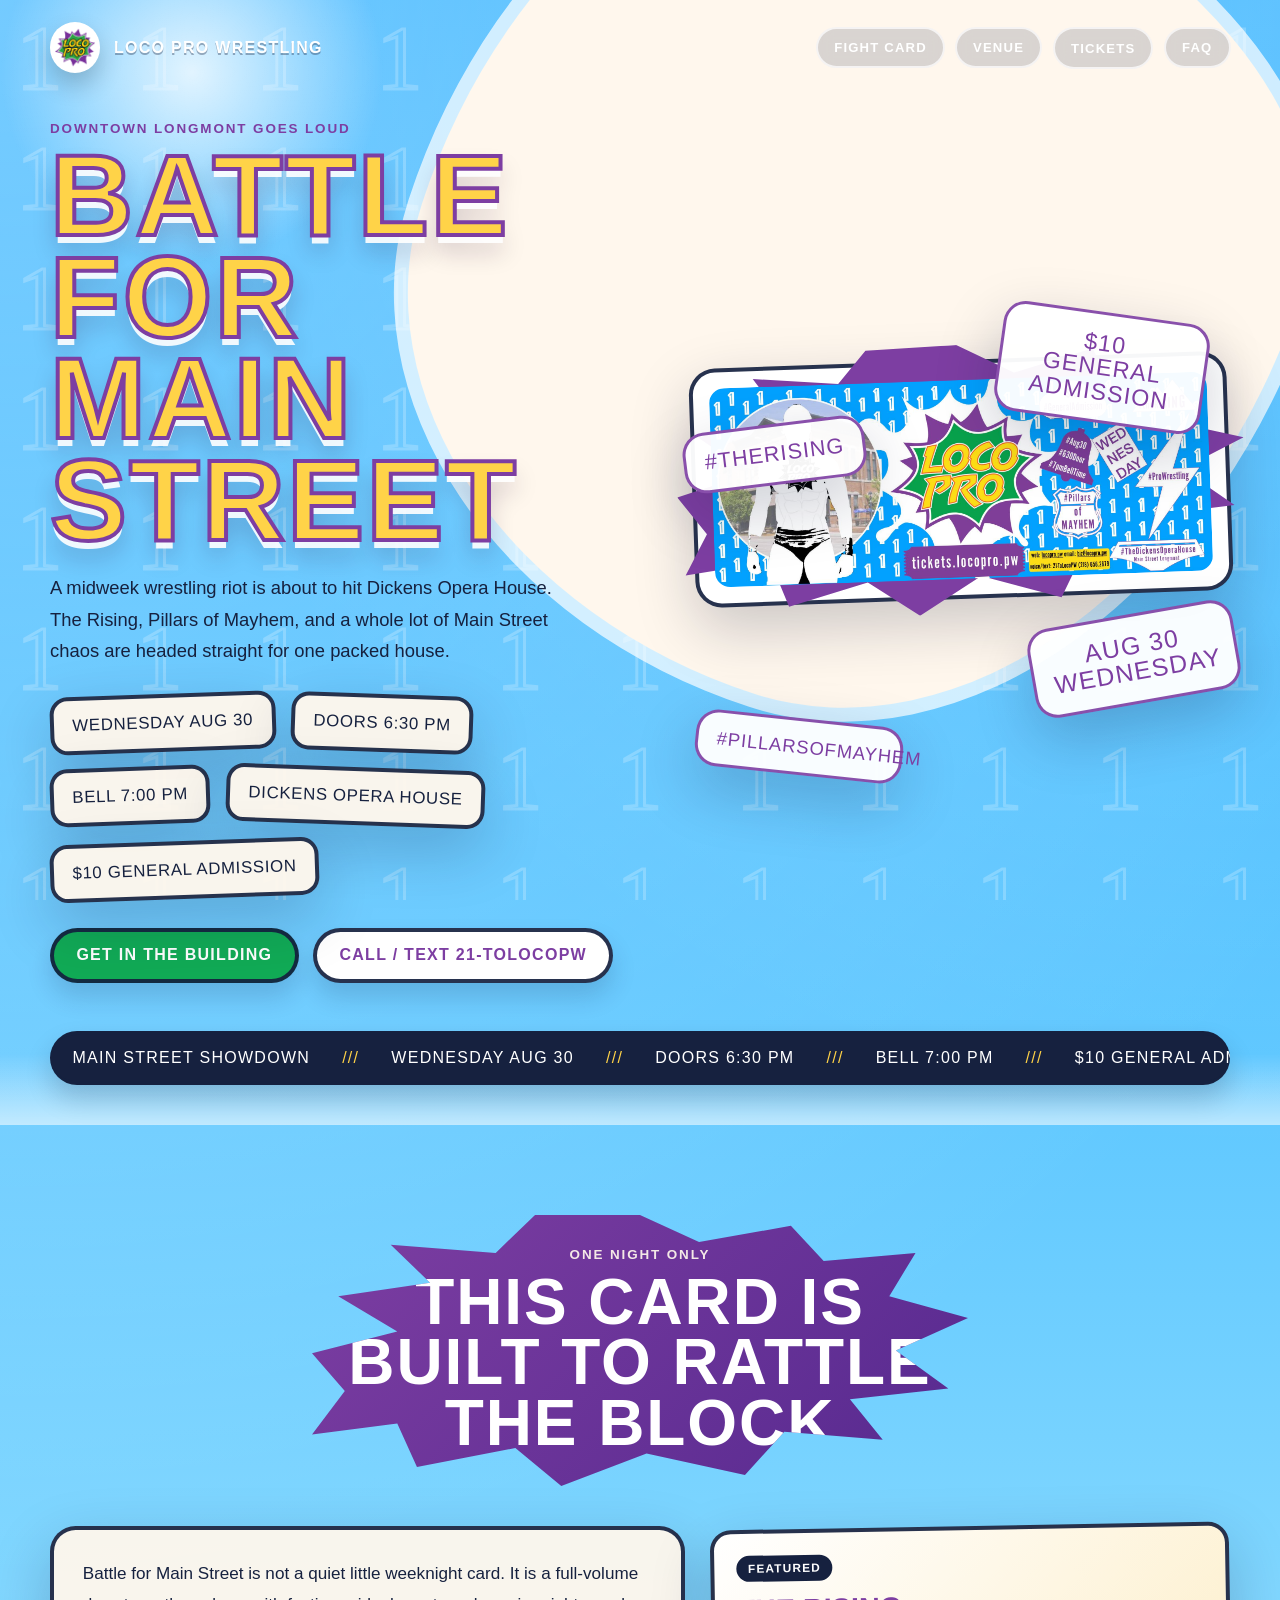
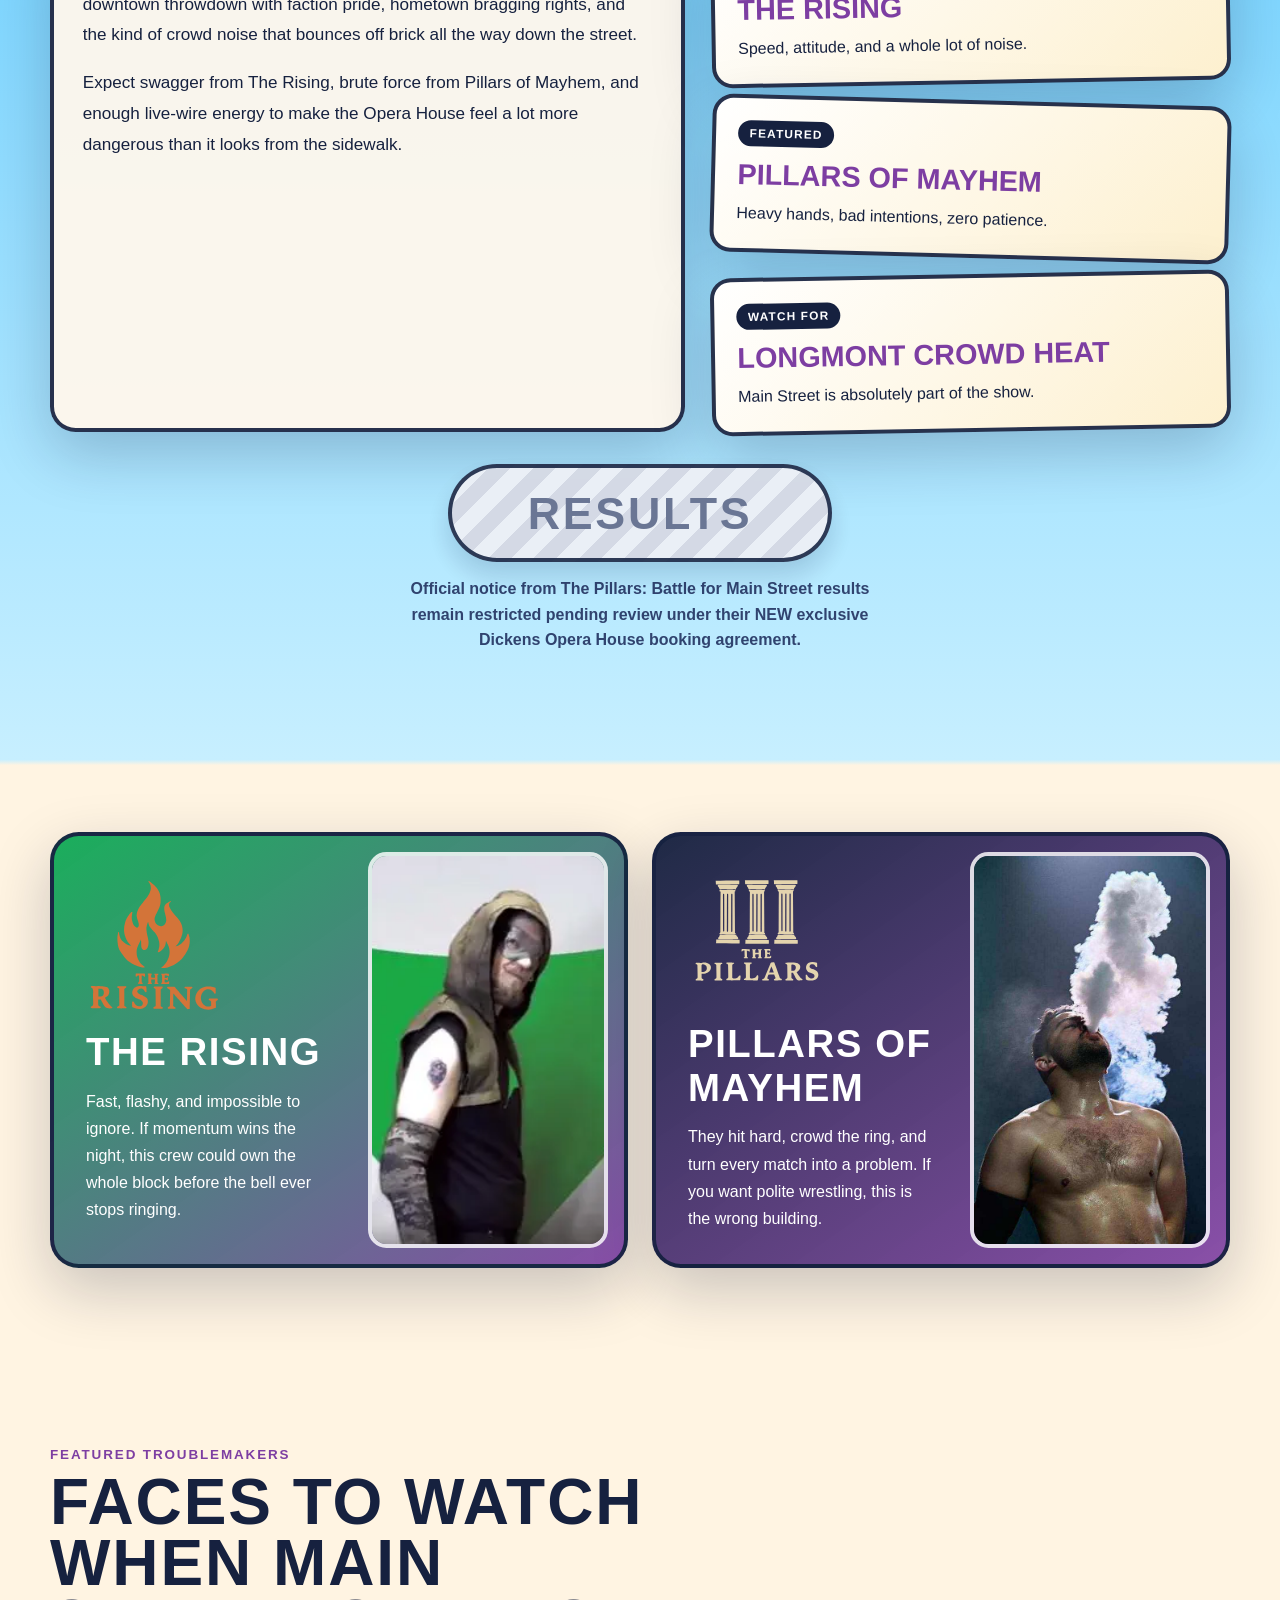
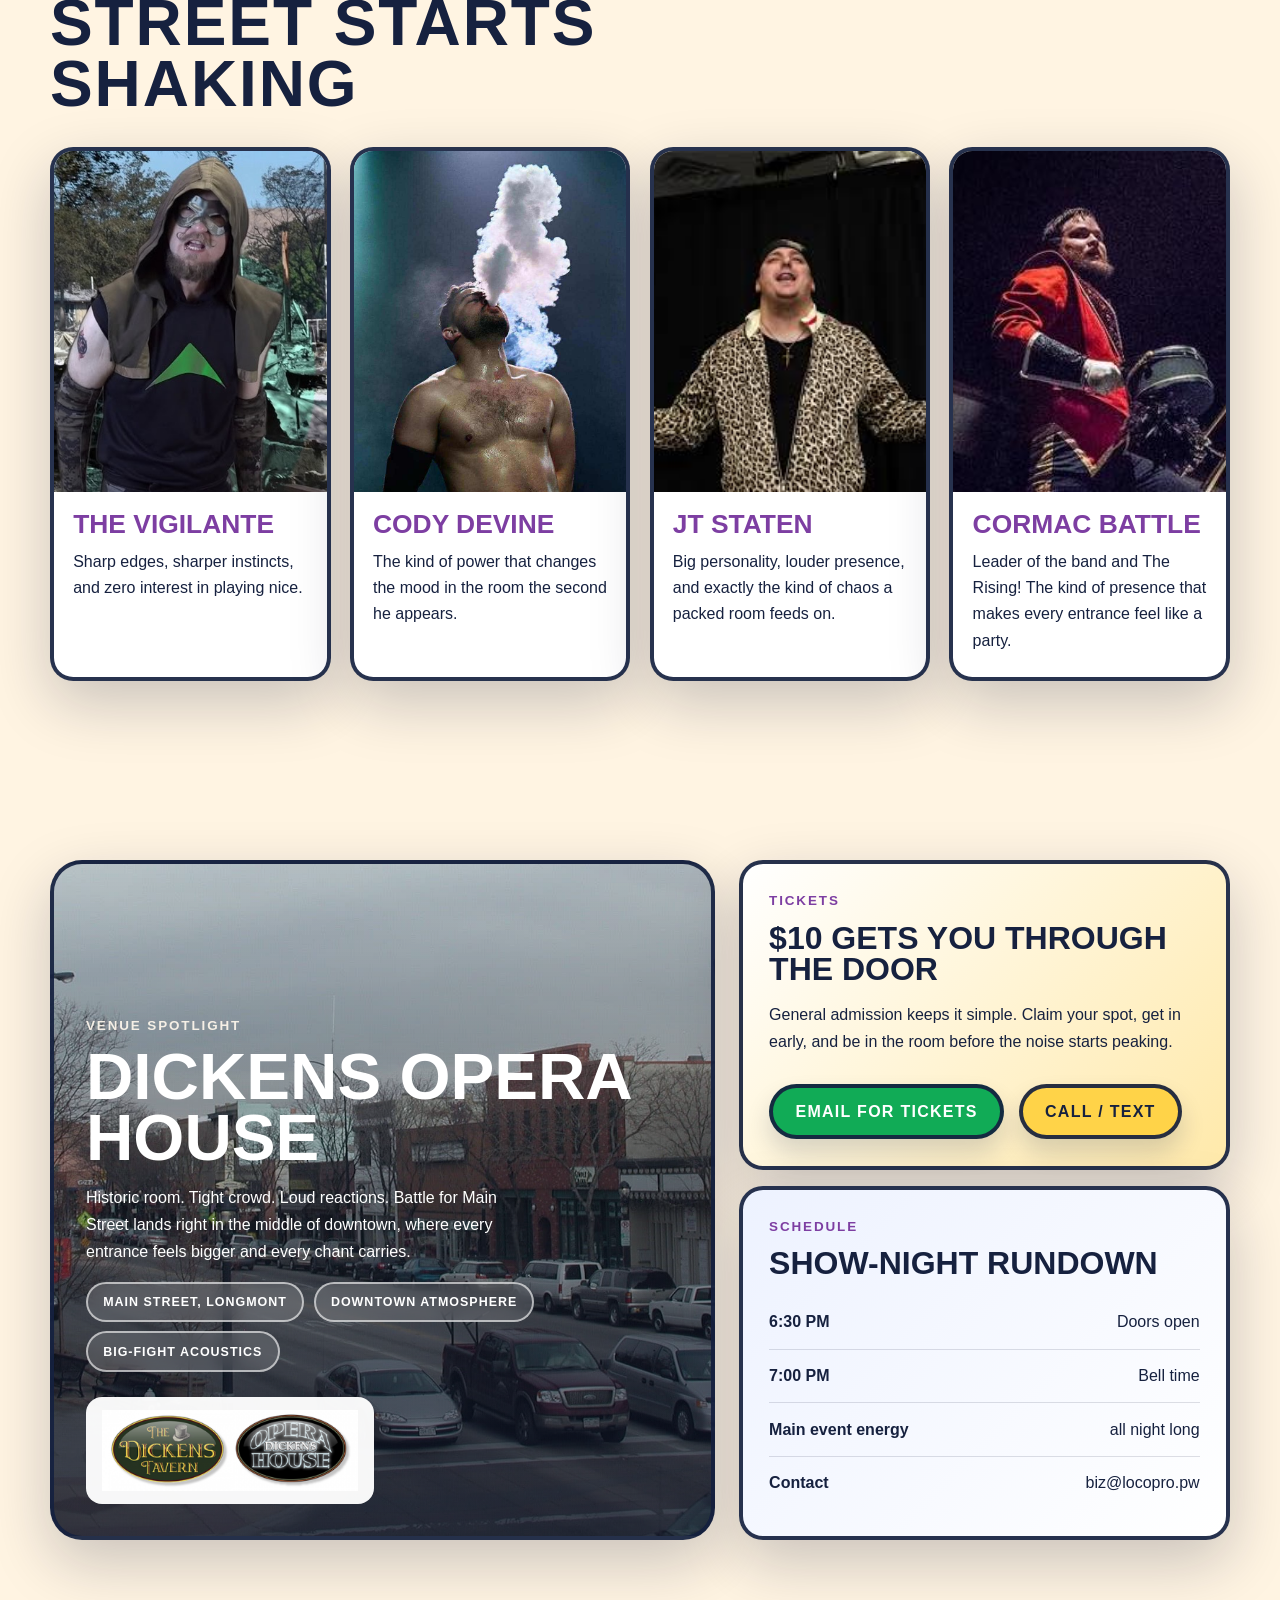
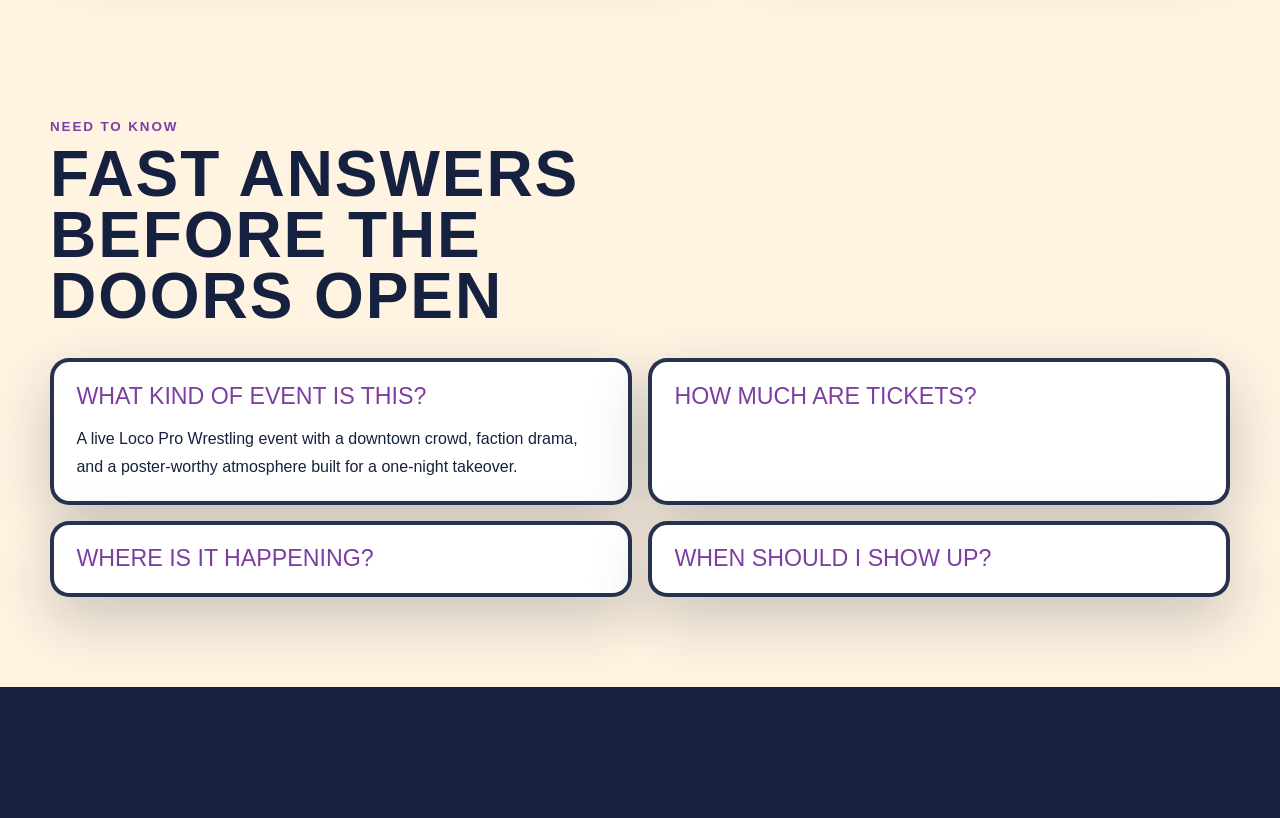
==== commit b28d16b6: "Update Faces to Watch feature card" ====
--- a/index.html
+++ b/index.html
@@ -223,10 +223,10 @@
               </article>
 
               <article class="talent-card" data-reveal>
-                <img src="webimages/RISING-johnny-crash.jpg" alt="Johnny Crash standing in the ring">
+                <img src="webimages/RISING-cormac-battle.jpg" alt="Cormac Battle making his entrance">
                 <div class="talent-copy">
-                  <h3>Johnny Crash</h3>
-                  <p>Built for impact, crowd noise, and the kind of entrance that turns heads before the first lockup.</p>
+                  <h3>Cormac Battle</h3>
+                  <p>Leader of the band and The Rising! The kind of presence that makes every entrance feel like a party.</p>
                 </div>
               </article>
             </div>
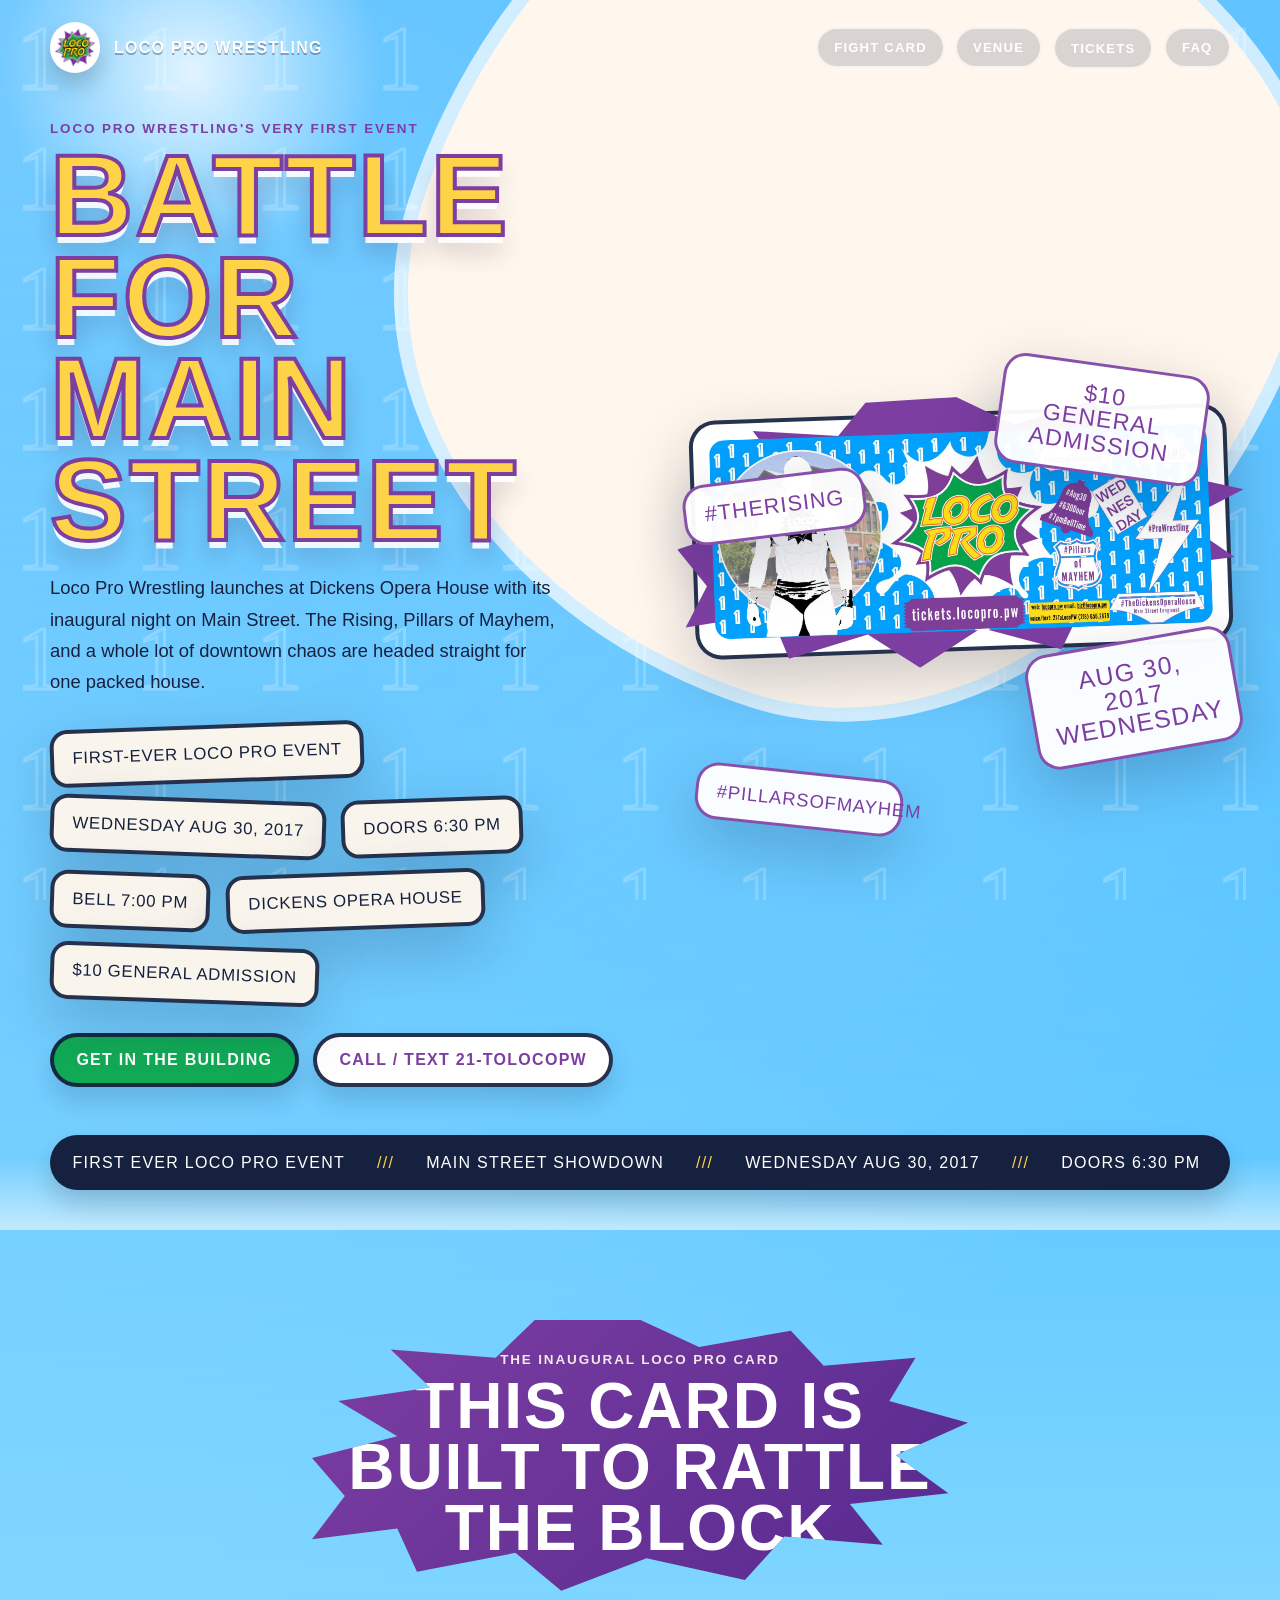
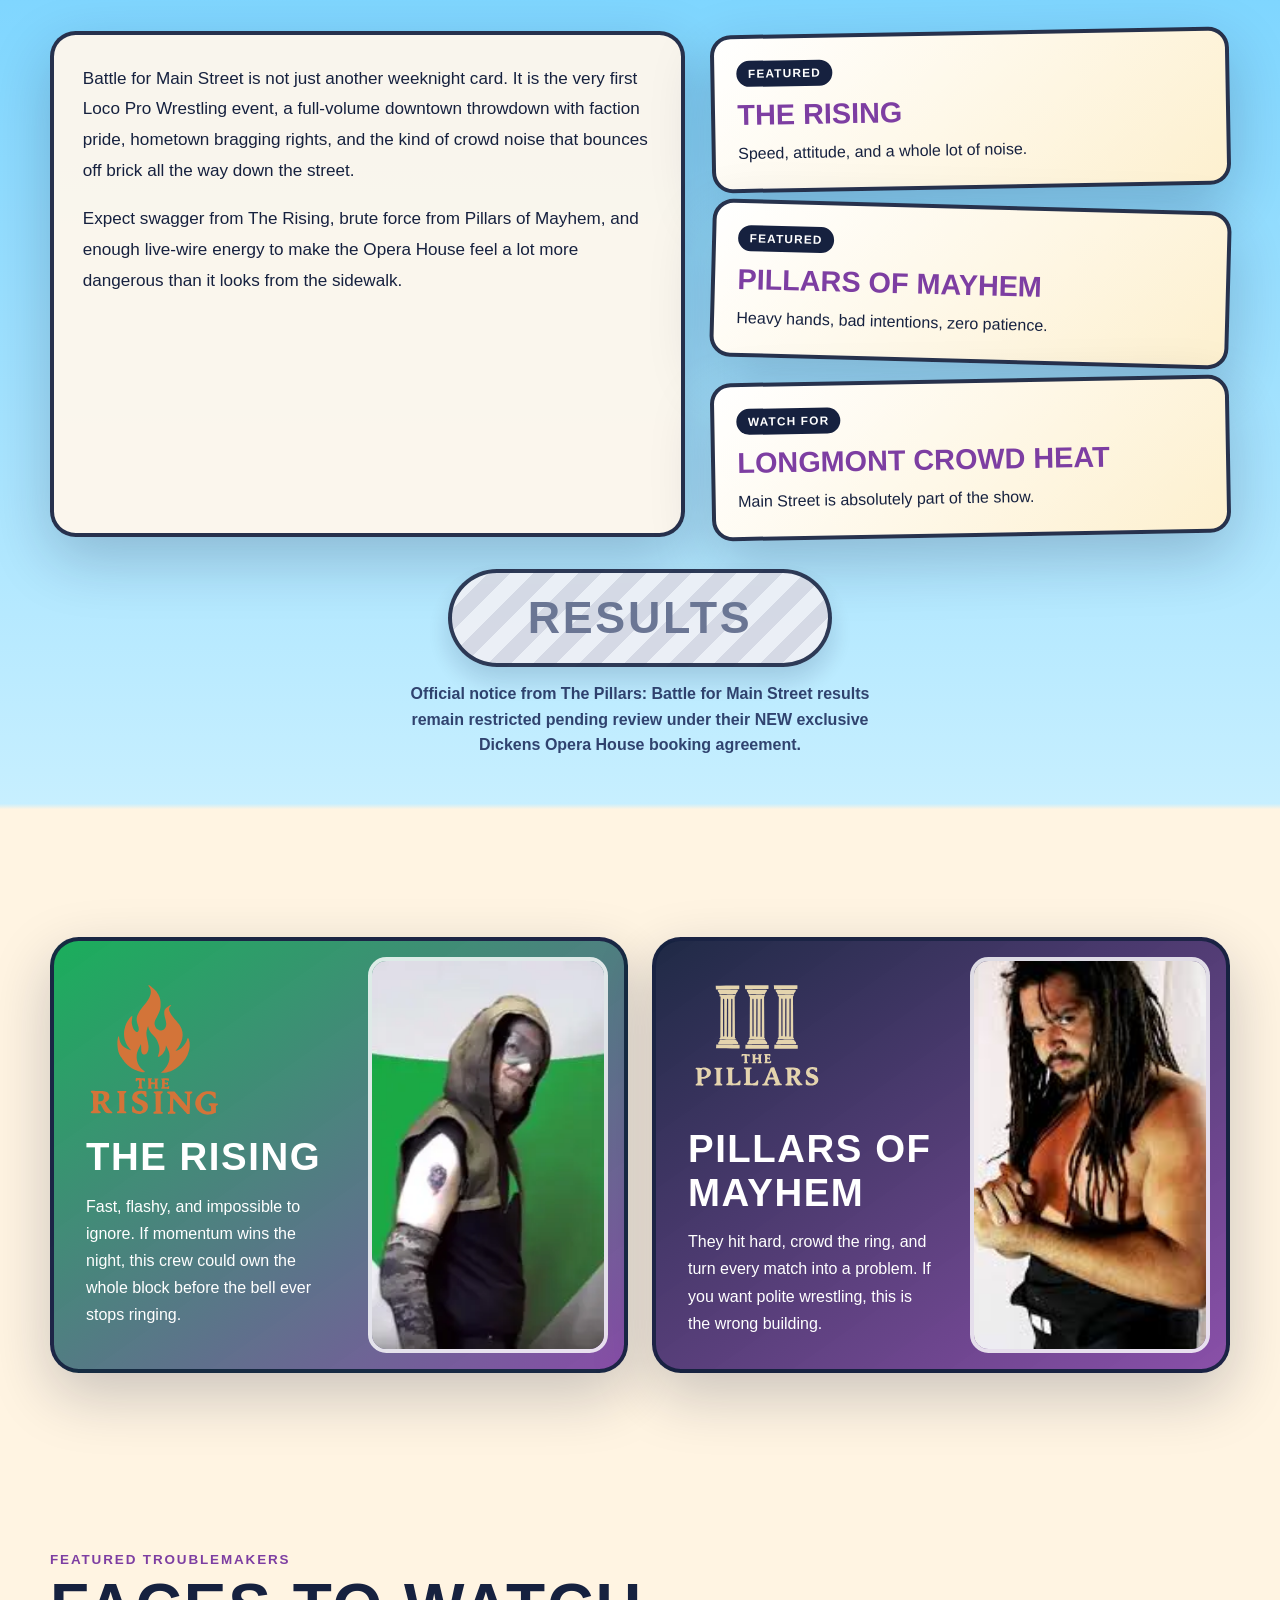
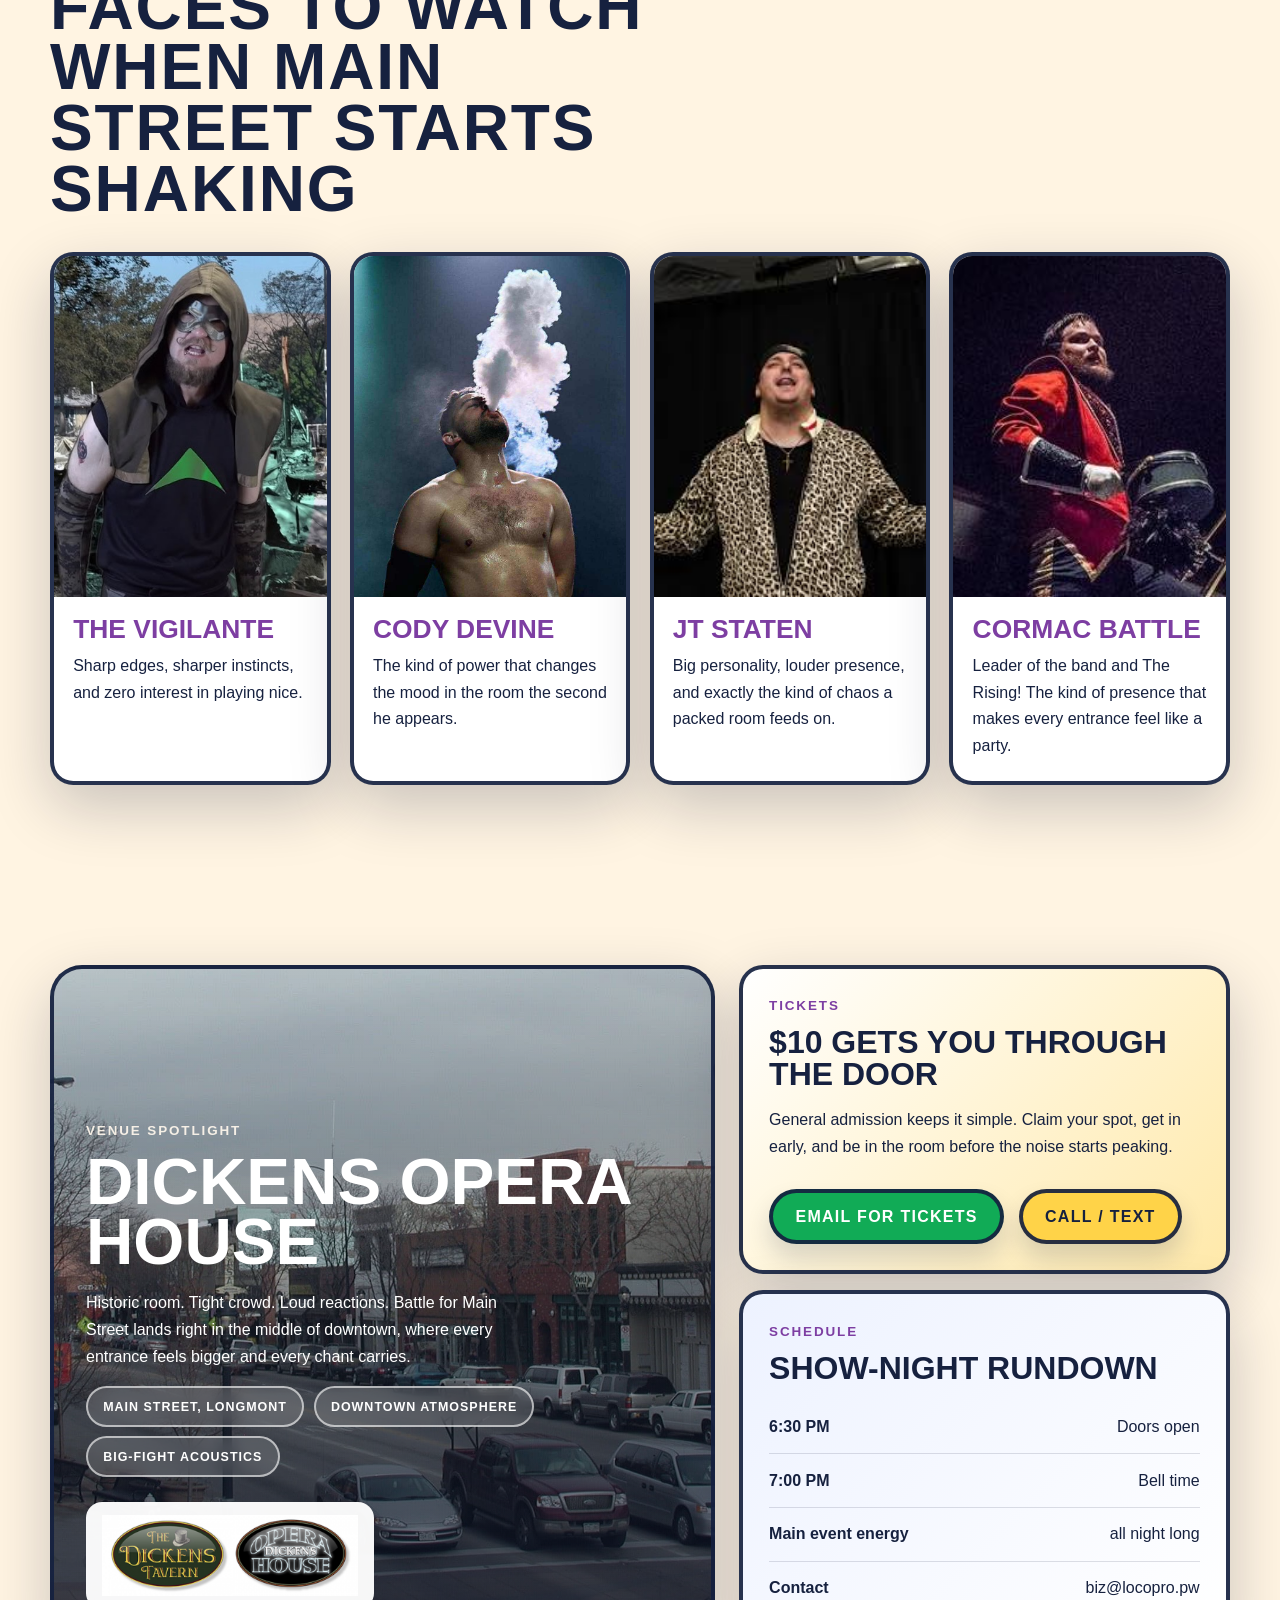
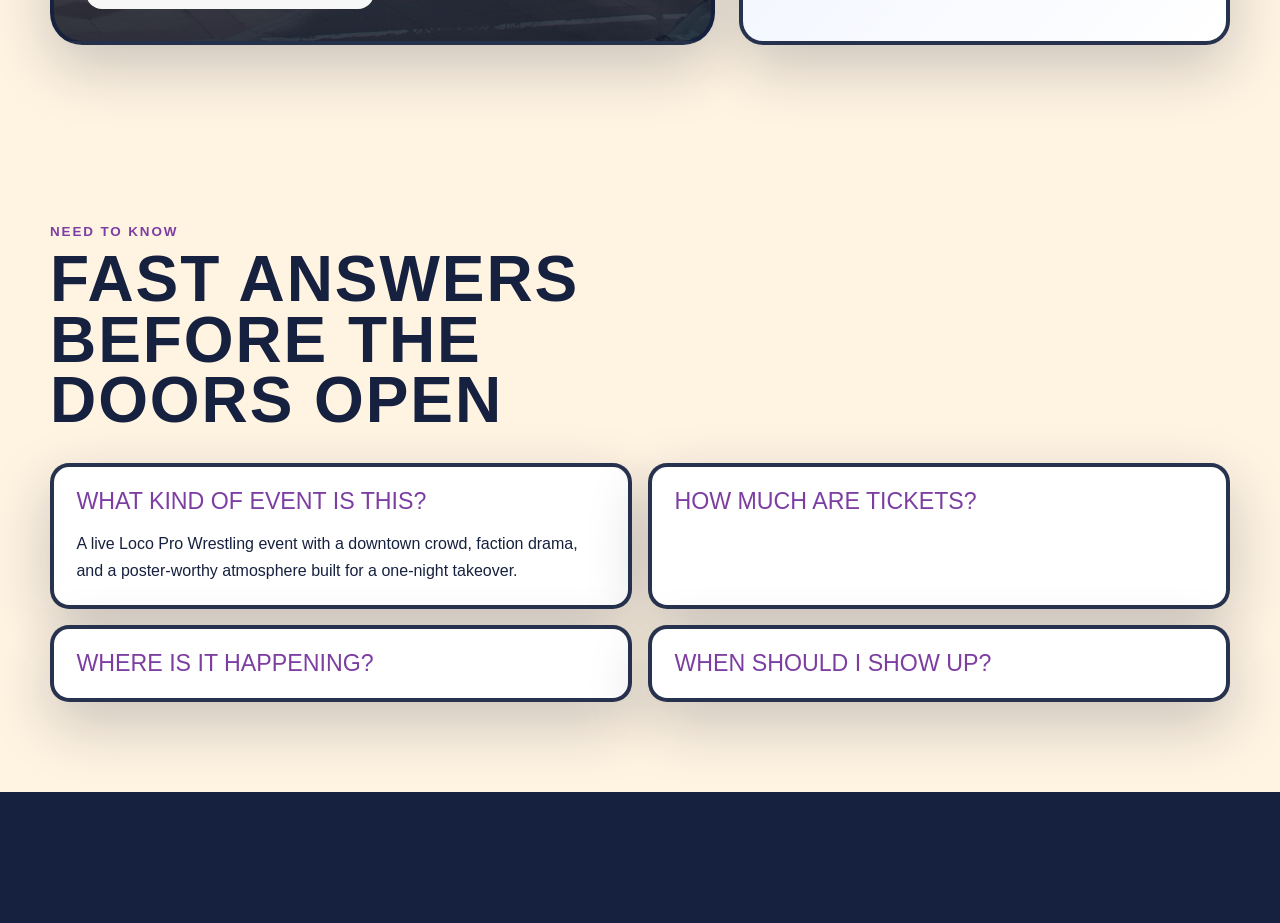
==== commit 82258b7c: "Merge pull request #1 from locoprowrestling/claude/add-year-to-dates-0gH85" ====
--- a/index.html
+++ b/index.html
@@ -6,13 +6,13 @@
     <title>Battle for Main Street | Loco Pro Wrestling</title>
     <meta
       name="description"
-      content="Battle for Main Street is an upcoming Loco Pro Wrestling takeover at Dickens Opera House in downtown Longmont."
+      content="Battle for Main Street is the very first Loco Pro Wrestling event, coming to Dickens Opera House in downtown Longmont."
     >
     <meta name="theme-color" content="#16a7ff">
     <meta property="og:title" content="Battle for Main Street">
     <meta
       property="og:description"
-      content="Wednesday Aug 30. Doors 6:30 PM. Bell 7:00 PM. Dickens Opera House on Main Street in Longmont."
+      content="Loco Pro Wrestling's very first event. Wednesday Aug 30, 2017. Doors 6:30 PM. Bell 7:00 PM. Dickens Opera House on Main Street in Longmont."
     >
     <meta property="og:image" content="webimages/BANNER-Battle-for-Main-Street.jpg">
     <link rel="icon" type="image/png" sizes="32x32" href="favicon-32x32.png">
@@ -38,16 +38,18 @@
 
         <div class="shell-width hero-layout">
           <section class="hero-copy" data-reveal>
-            <p class="eyebrow">Downtown Longmont goes loud</p>
+            <p class="eyebrow">Loco Pro Wrestling's very first event</p>
             <h1>Battle for Main Street</h1>
             <p class="hero-text">
-              A midweek wrestling riot is about to hit Dickens Opera House. The
-              Rising, Pillars of Mayhem, and a whole lot of Main Street chaos
-              are headed straight for one packed house.
+              Loco Pro Wrestling launches at Dickens Opera House with its
+              inaugural night on Main Street. The Rising, Pillars of Mayhem,
+              and a whole lot of downtown chaos are headed straight for one
+              packed house.
             </p>
 
             <div class="detail-badges" aria-label="Event details">
-              <div class="detail-badge">Wednesday Aug 30</div>
+              <div class="detail-badge">First-Ever Loco Pro Event</div>
+              <div class="detail-badge">Wednesday Aug 30, 2017</div>
               <div class="detail-badge">Doors 6:30 PM</div>
               <div class="detail-badge">Bell 7:00 PM</div>
               <div class="detail-badge">Dickens Opera House</div>
@@ -62,7 +64,7 @@
 
           <section class="hero-art" aria-label="Event poster" data-reveal>
             <div class="sticker sticker-price">$10<br>General Admission</div>
-            <div class="sticker sticker-date">Aug 30<br>Wednesday</div>
+            <div class="sticker sticker-date">Aug 30, 2017<br>Wednesday</div>
             <div class="sticker sticker-tag">#theRISING</div>
             <div class="sticker sticker-tag-alt">#PillarsOfMayhem</div>
 
@@ -77,14 +79,16 @@
 
         <div class="hero-marquee" aria-hidden="true">
           <div class="hero-marquee-track">
+            <span>First ever Loco Pro event</span>
             <span>Main Street showdown</span>
-            <span>Wednesday Aug 30</span>
+            <span>Wednesday Aug 30, 2017</span>
             <span>Doors 6:30 PM</span>
             <span>Bell 7:00 PM</span>
             <span>$10 General Admission</span>
             <span>Dickens Opera House</span>
+            <span>First ever Loco Pro event</span>
             <span>Main Street showdown</span>
-            <span>Wednesday Aug 30</span>
+            <span>Wednesday Aug 30, 2017</span>
             <span>Doors 6:30 PM</span>
             <span>Bell 7:00 PM</span>
             <span>$10 General Admission</span>
@@ -97,17 +101,18 @@
         <section class="section intro" id="card">
           <div class="shell-width">
             <div class="burst-heading" data-reveal>
-              <p class="eyebrow eyebrow-light">One night only</p>
+              <p class="eyebrow eyebrow-light">The inaugural Loco Pro card</p>
               <h2>This card is built to rattle the block</h2>
             </div>
 
             <div class="intro-grid">
               <article class="story-panel" data-reveal>
                 <p>
-                  Battle for Main Street is not a quiet little weeknight card.
-                  It is a full-volume downtown throwdown with faction pride,
-                  hometown bragging rights, and the kind of crowd noise that
-                  bounces off brick all the way down the street.
+                  Battle for Main Street is not just another weeknight card. It
+                  is the very first Loco Pro Wrestling event, a full-volume
+                  downtown throwdown with faction pride, hometown bragging
+                  rights, and the kind of crowd noise that bounces off brick
+                  all the way down the street.
                 </p>
                 <p>
                   Expect swagger from The Rising, brute force from Pillars of
@@ -183,7 +188,7 @@
               </div>
               <img
                 class="faction-photo"
-                src="webimages/PILLARS-cody-devine-new.jpg"
+                src="webimages/PILLARS-the-filter.jpg"
                 alt="Featured member of Pillars of Mayhem"
               >
             </article>
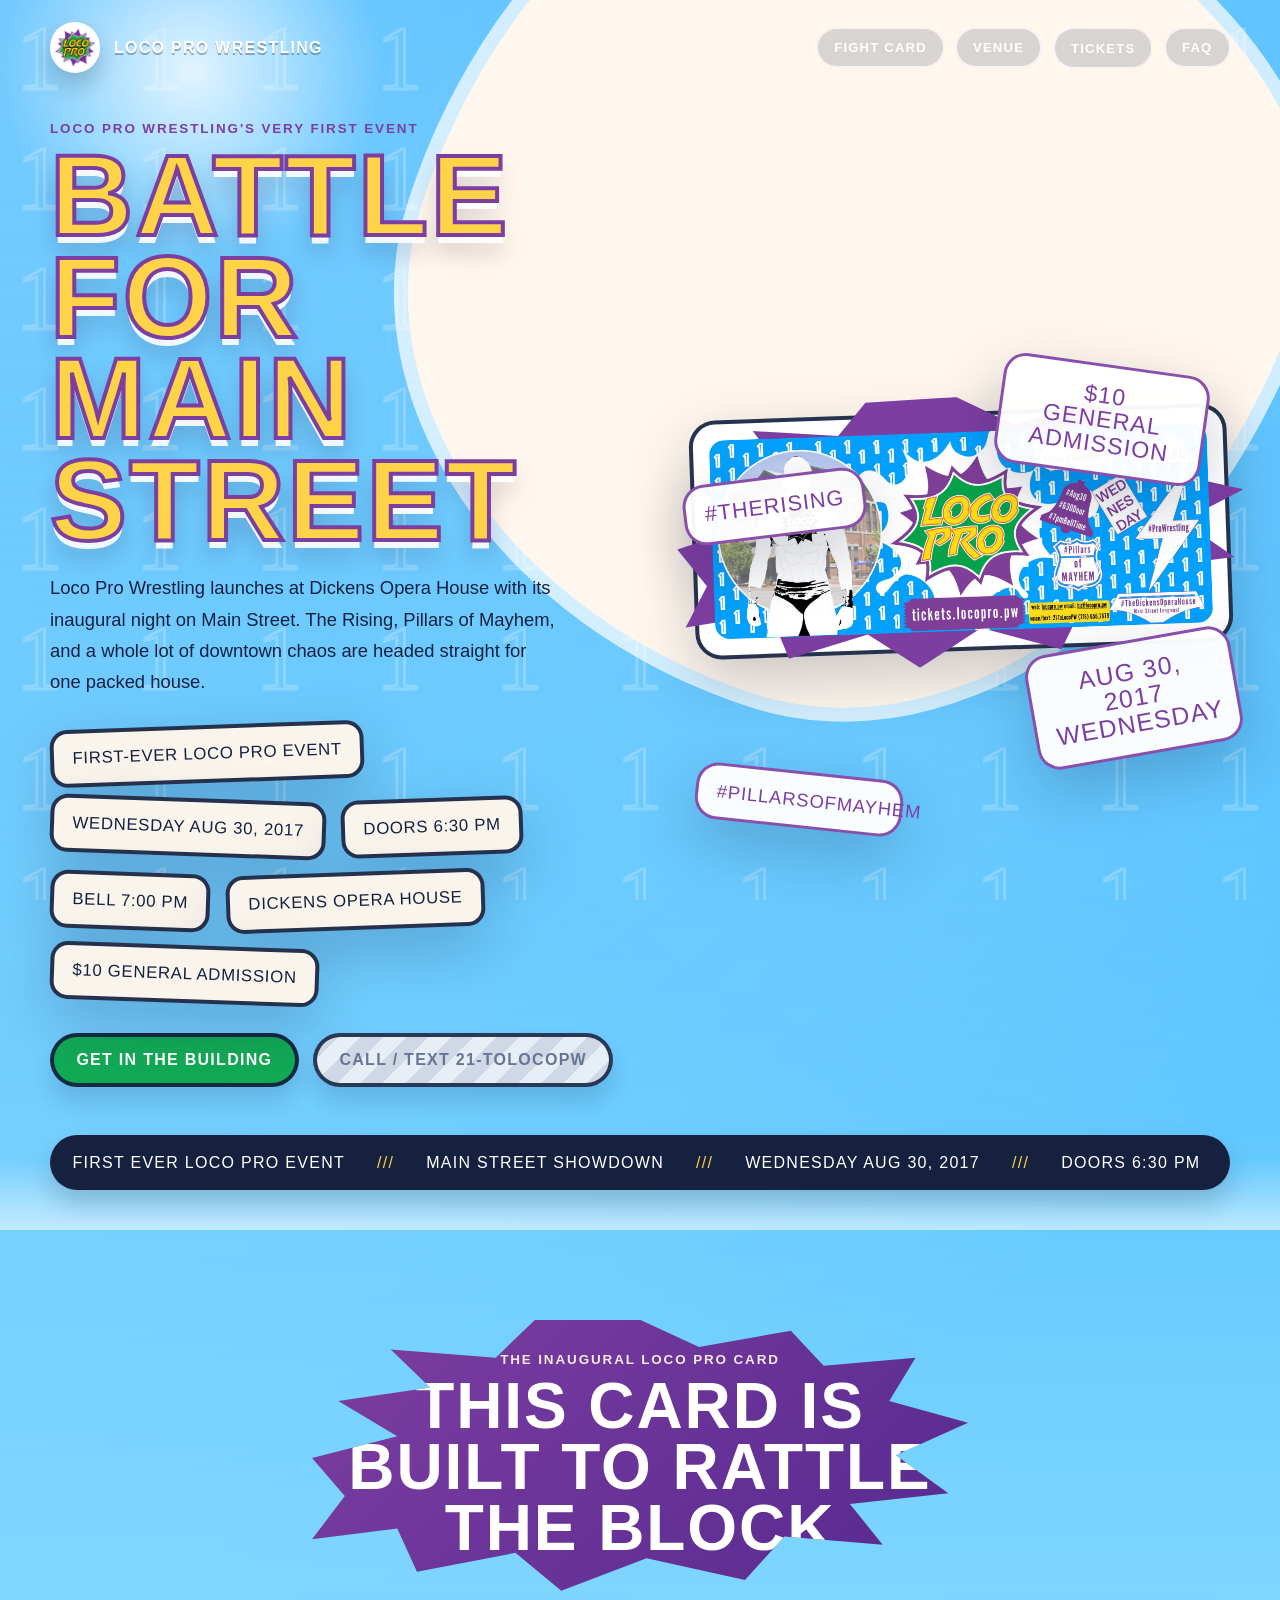
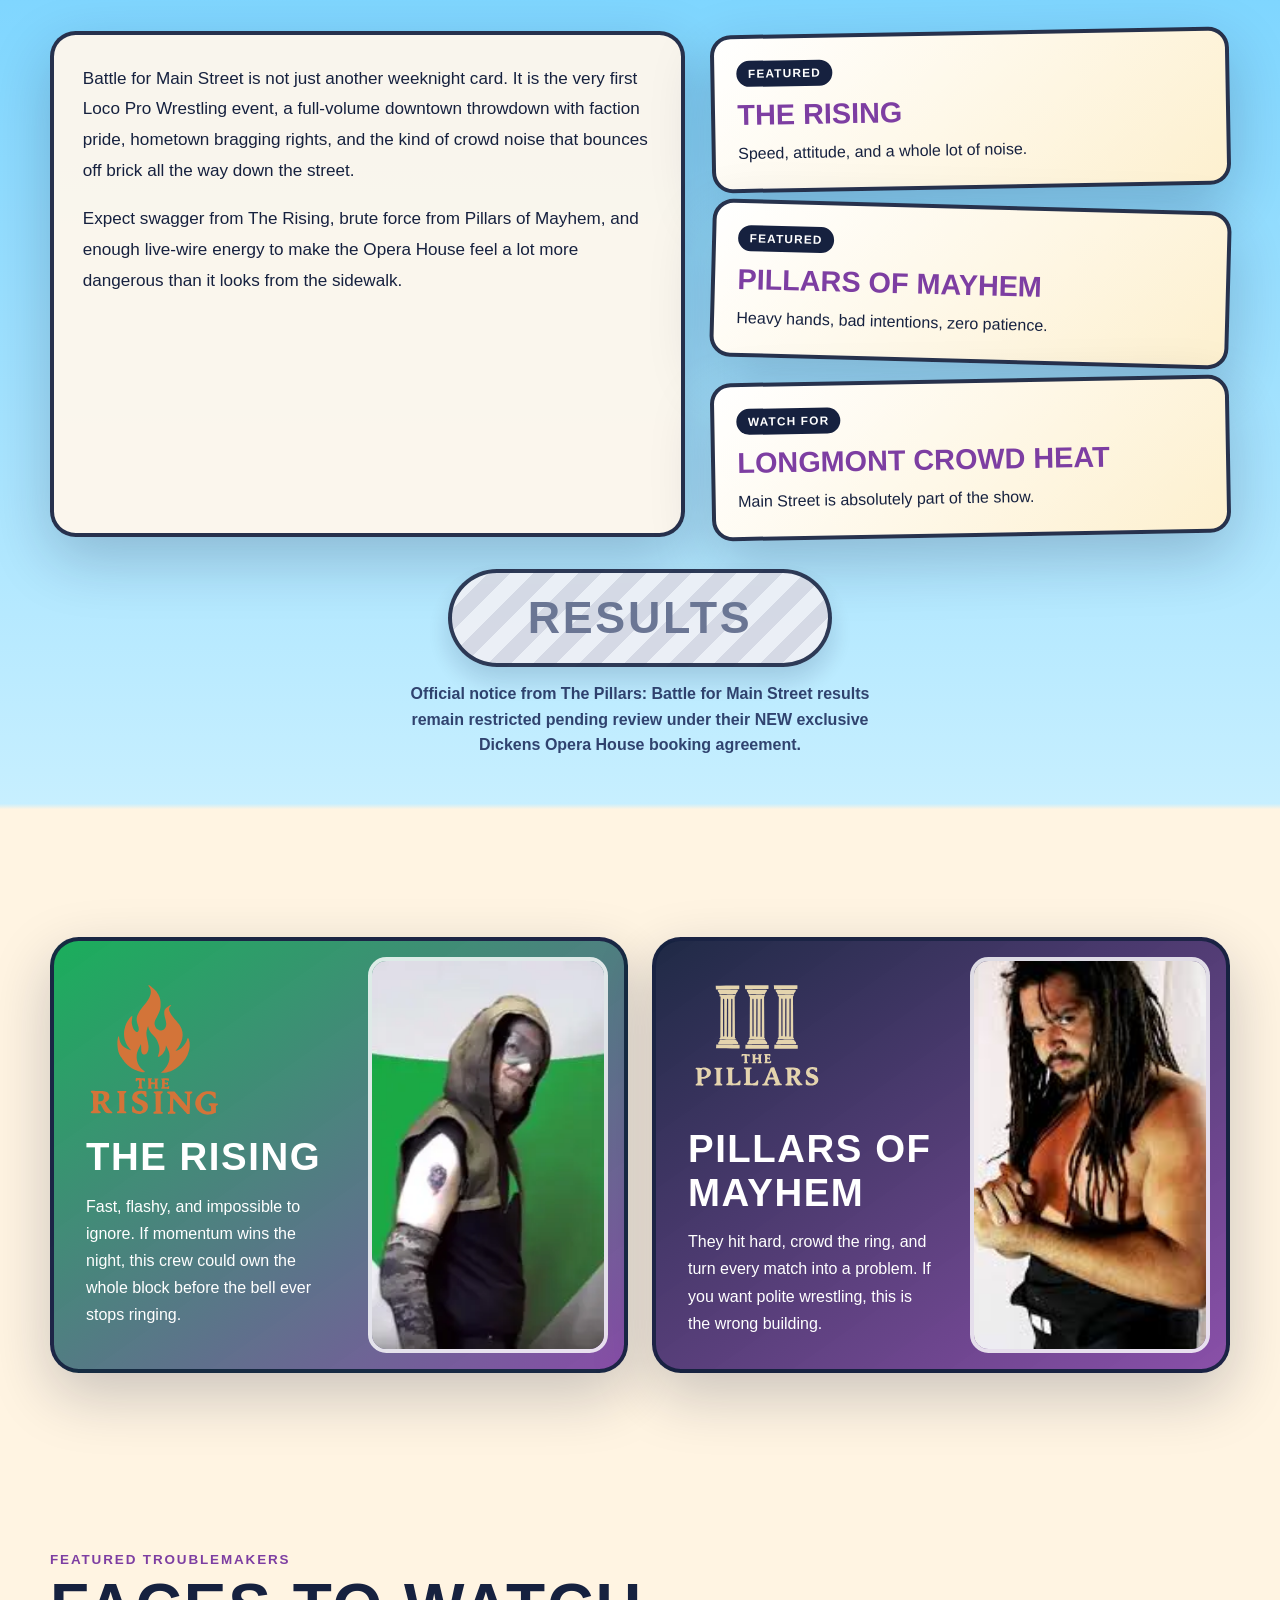
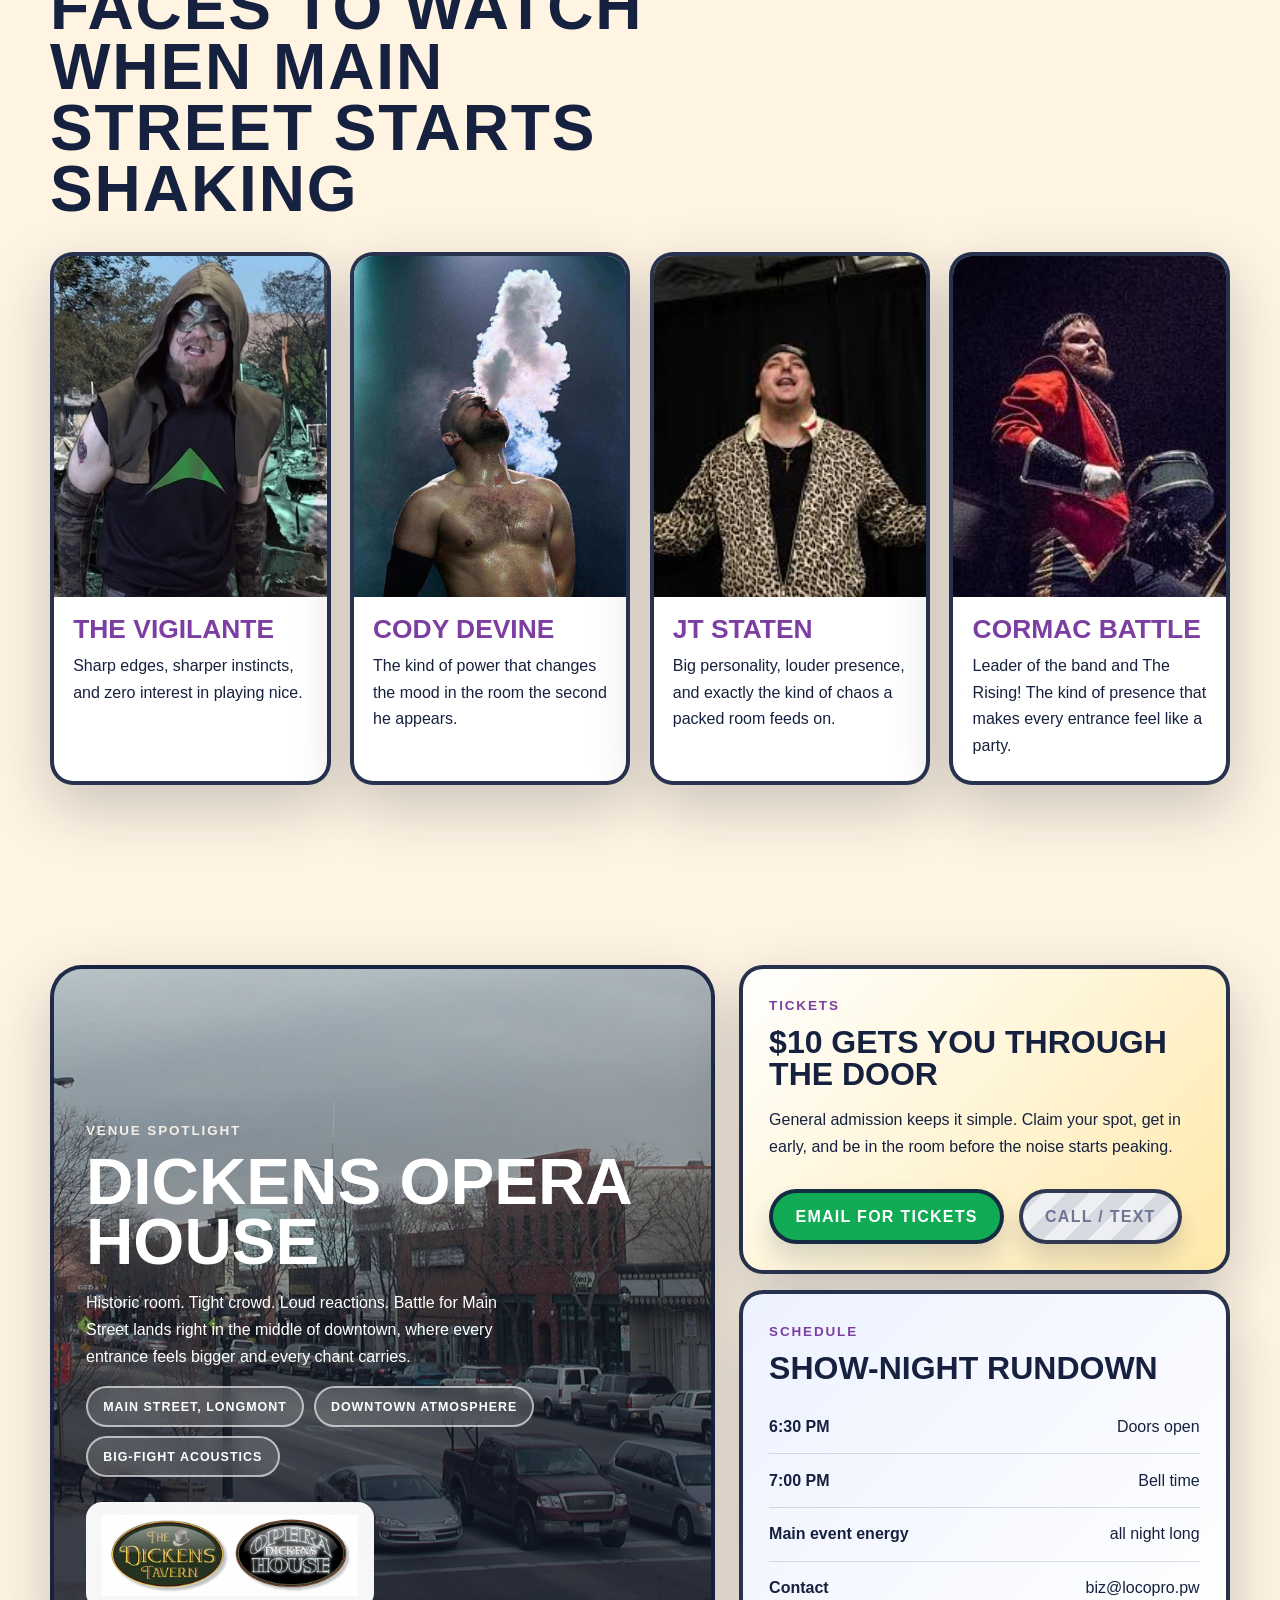
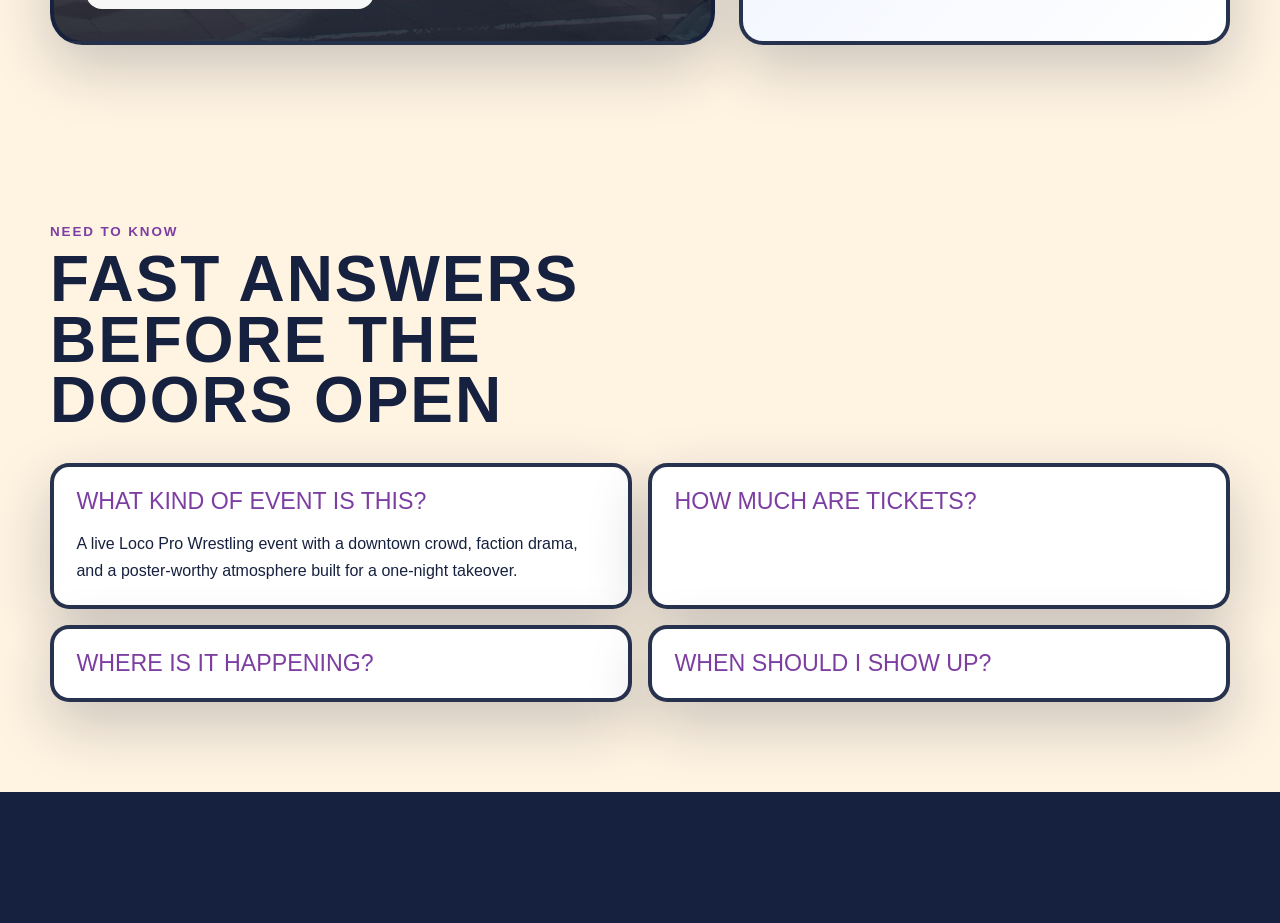
==== commit 36c9e51c: "Disable phone number across the site Number is retained for historical record but all tel: links are" ====
--- a/index.html
+++ b/index.html
@@ -58,7 +58,7 @@
 
             <div class="hero-actions">
               <a class="button button-primary" href="#tickets">Get In The Building</a>
-              <a class="button button-secondary" href="tel:+12186562679">Call / Text 21-ToLocoPW</a>
+              <a class="button button-phone-disabled" aria-disabled="true">Call / Text 21-ToLocoPW</a>
             </div>
           </section>
 
@@ -272,7 +272,7 @@
                 </p>
                 <div class="info-actions">
                   <a class="button button-primary" href="mailto:biz@locopro.pw?subject=Battle%20for%20Main%20Street%20Tickets">Email For Tickets</a>
-                  <a class="button button-tertiary" href="tel:+12186562679">Call / Text</a>
+                  <a class="button button-phone-disabled" aria-disabled="true">Call / Text</a>
                 </div>
               </article>
 
@@ -351,7 +351,7 @@
             Wednesday Aug 30, 2017 at Dickens Opera House in Longmont.
             <a href="mailto:biz@locopro.pw">biz@locopro.pw</a>
             <span class="footer-separator">|</span>
-            <a href="tel:+12186562679">(218) 656-2679</a>
+            <span class="phone-disabled">(218) 656-2679</span>
           </p>
         </div>
       </footer>
--- a/styles.css
+++ b/styles.css
@@ -311,6 +311,32 @@
   box-shadow: 0 14px 24px rgba(13, 29, 67, 0.16);
 }
 
+.button-phone-disabled {
+  background:
+    repeating-linear-gradient(
+      -45deg,
+      #d6d9e4 0,
+      #d6d9e4 16px,
+      #eef0f6 16px,
+      #eef0f6 32px
+    );
+  color: #67708f;
+  cursor: not-allowed;
+  opacity: 0.95;
+}
+
+.button-phone-disabled:hover,
+.button-phone-disabled:focus-visible {
+  transform: none;
+  box-shadow: 0 14px 24px rgba(13, 29, 67, 0.16);
+}
+
+.phone-disabled {
+  color: #67708f;
+  text-decoration: line-through;
+  cursor: not-allowed;
+}
+
 .hero-art {
   position: relative;
   min-height: 30rem;
